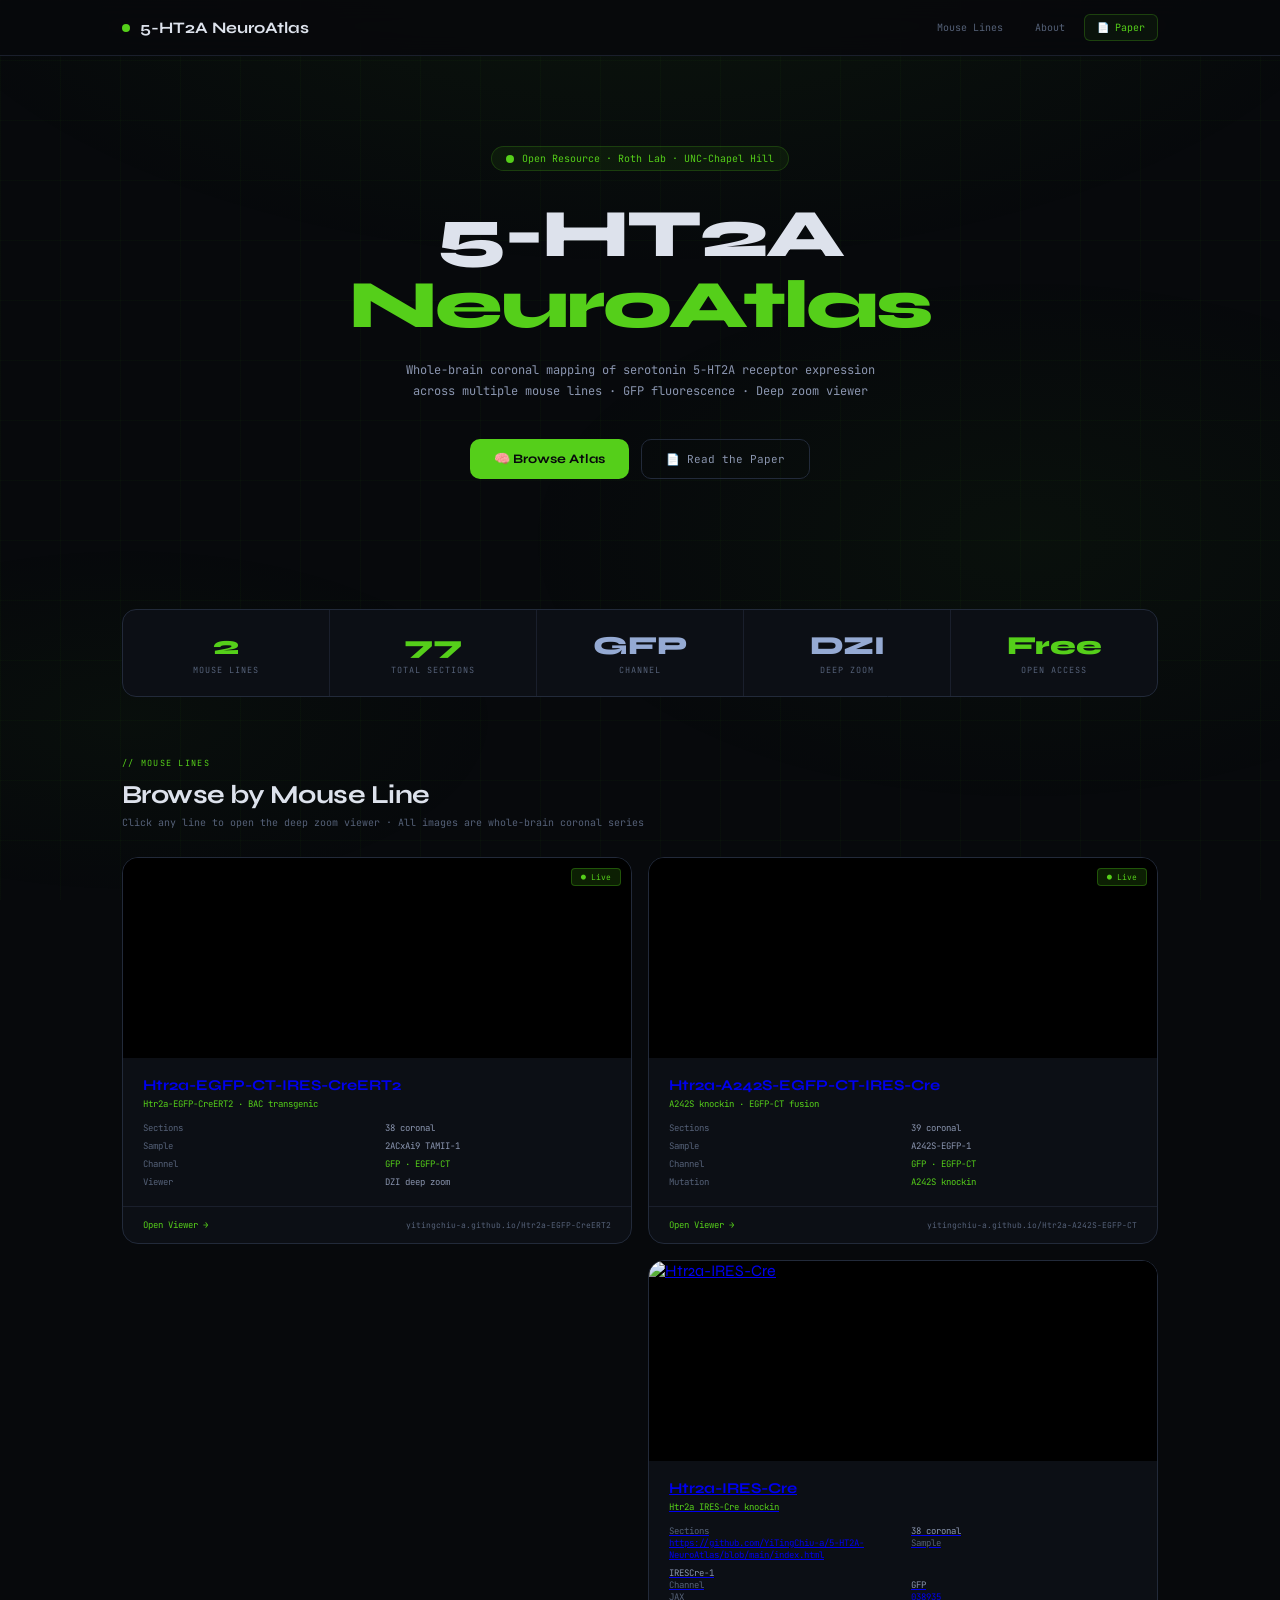
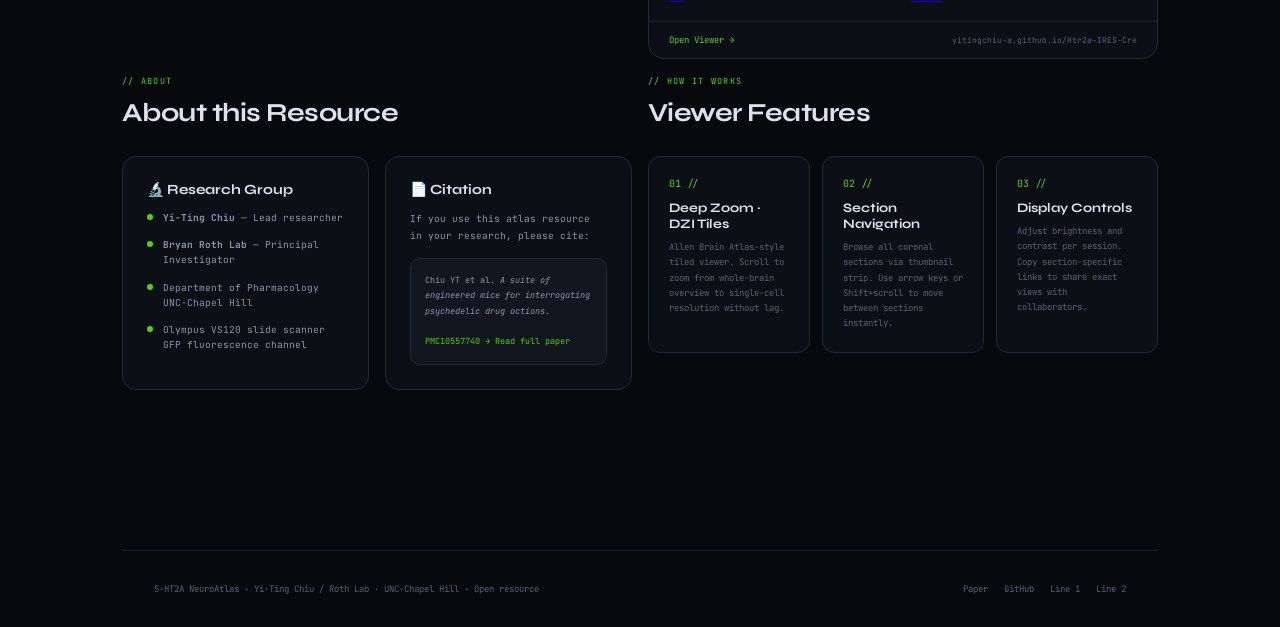
==== index.html @ 08a35e86 "add 3rd line" ====
<!DOCTYPE html>
<html lang="en">
<head>
<meta charset="UTF-8"/>
<meta name="viewport" content="width=device-width,initial-scale=1.0"/>
<title>5-HT2A NeuroAtlas — Whole Brain Mapping Resource</title>
<link href="https://fonts.googleapis.com/css2?family=Syne:wght@400;600;700;800&family=JetBrains+Mono:wght@300;400;500&display=swap" rel="stylesheet">
<style>
:root{
  --bg:#07090c;
  --surf:#0c0f15;
  --surf2:#12161e;
  --bdr:#1a1f2c;
  --bdr2:#222a3a;
  --txt:#dde2ec;
  --txt2:#8a95af;
  --txt3:#556178;
  --grn:#55CF1A;
  --gfp:#55CF1A;
  --gfp2:#44b010;
  --blue:#95AAD3;
  --warn:#bf4567;
}
*{box-sizing:border-box;margin:0;padding:0}
html{scroll-behavior:smooth}
body{background:var(--bg);color:var(--txt);font-family:'Syne',sans-serif;min-height:100vh;overflow-x:hidden}

/* ── BACKGROUND EFFECTS ── */
body::before{
  content:'';position:fixed;inset:0;
  background:
    radial-gradient(ellipse 60% 40% at 50% -10%,rgba(85,207,26,.07),transparent),
    radial-gradient(ellipse 40% 30% at 80% 60%,rgba(85,207,26,.04),transparent),
    radial-gradient(ellipse 30% 20% at 10% 80%,rgba(85,207,26,.03),transparent);
  pointer-events:none;z-index:0
}
.grid-bg{
  position:fixed;inset:0;
  background-image:linear-gradient(rgba(85,207,26,.03) 1px,transparent 1px),linear-gradient(90deg,rgba(85,207,26,.03) 1px,transparent 1px);
  background-size:60px 60px;
  pointer-events:none;z-index:0
}

/* ── LAYOUT ── */
.wrap{position:relative;z-index:1;max-width:1100px;margin:0 auto;padding:0 32px}

/* ── NAV ── */
nav{
  position:sticky;top:0;z-index:100;
  background:rgba(7,9,12,.88);backdrop-filter:blur(12px);
  border-bottom:1px solid var(--bdr);
  padding:14px 0;
}
.nav-inner{display:flex;align-items:center;justify-content:space-between;gap:16px}
.nav-brand{display:flex;align-items:center;gap:10px;font-weight:700;font-size:16px}
.pulse{width:8px;height:8px;border-radius:50%;background:var(--gfp);flex-shrink:0;animation:pulse 2s ease-in-out infinite}
@keyframes pulse{0%,100%{opacity:1;transform:scale(1)}50%{opacity:.3;transform:scale(.5)}}
.nav-links{display:flex;gap:6px}
.nav-link{
  font-family:'JetBrains Mono',monospace;font-size:10px;
  color:var(--txt3);padding:6px 12px;border-radius:6px;
  border:1px solid transparent;text-decoration:none;transition:.15s
}
.nav-link:hover{color:var(--gfp);border-color:rgba(85,207,26,.2)}
.nav-link.primary{color:var(--gfp);border-color:rgba(85,207,26,.25);background:rgba(85,207,26,.06)}
.nav-link.primary:hover{background:rgba(85,207,26,.12)}

/* ── HERO ── */
.hero{padding:90px 0 70px;text-align:center}
.hero-tag{
  display:inline-flex;align-items:center;gap:8px;
  font-family:'JetBrains Mono',monospace;font-size:10px;
  color:var(--gfp);background:rgba(85,207,26,.07);
  border:1px solid rgba(85,207,26,.2);border-radius:20px;
  padding:5px 14px;margin-bottom:28px;
  animation:fadeup .6s ease both
}
@keyframes fadeup{from{opacity:0;transform:translateY(12px)}to{opacity:1;transform:translateY(0)}}
.hero h1{
  font-size:clamp(36px,6vw,68px);font-weight:800;
  letter-spacing:-.03em;line-height:1.05;
  animation:fadeup .6s .1s ease both
}
.hero h1 em{font-style:normal;color:var(--gfp)}
.hero-sub{
  font-family:'JetBrains Mono',monospace;font-size:12px;
  color:var(--txt2);margin-top:18px;line-height:1.8;
  max-width:580px;margin-left:auto;margin-right:auto;
  animation:fadeup .6s .2s ease both
}
.hero-actions{
  display:flex;justify-content:center;gap:12px;flex-wrap:wrap;
  margin-top:36px;animation:fadeup .6s .3s ease both
}
.btn-primary{
  background:var(--gfp);color:#07090c;font-family:'Syne',sans-serif;
  font-weight:700;font-size:13px;padding:12px 24px;border-radius:10px;
  border:none;cursor:pointer;text-decoration:none;transition:.15s;display:inline-flex;align-items:center;gap:8px
}
.btn-primary:hover{background:var(--gfp2);transform:translateY(-1px)}
.btn-secondary{
  background:transparent;color:var(--txt2);font-family:'JetBrains Mono',monospace;
  font-size:11px;padding:12px 24px;border-radius:10px;
  border:1px solid var(--bdr2);cursor:pointer;text-decoration:none;transition:.15s;display:inline-flex;align-items:center;gap:8px
}
.btn-secondary:hover{border-color:var(--gfp);color:var(--gfp)}

/* ── STATS BAR ── */
.stats-bar{
  display:flex;justify-content:center;gap:0;
  border:1px solid var(--bdr2);border-radius:14px;
  background:var(--surf);overflow:hidden;
  margin:60px 0;animation:fadeup .6s .4s ease both
}
.stat-item{
  flex:1;padding:20px 24px;text-align:center;
  border-right:1px solid var(--bdr);
}
.stat-item:last-child{border-right:none}
.stat-n{font-size:26px;font-weight:800;color:var(--gfp)}
.stat-n.blue{color:#95AAD3}
.stat-l{font-family:'JetBrains Mono',monospace;font-size:8.5px;color:var(--txt3);text-transform:uppercase;letter-spacing:.12em;margin-top:3px}

/* ── SECTION HEADING ── */
.sec-head{margin-bottom:28px}
.sec-label{font-family:'JetBrains Mono',monospace;font-size:8.5px;letter-spacing:.15em;text-transform:uppercase;color:var(--gfp);margin-bottom:10px}
.sec-title{font-size:26px;font-weight:700;letter-spacing:-.02em}
.sec-sub{font-family:'JetBrains Mono',monospace;font-size:10px;color:var(--txt3);margin-top:6px}

/* ── MOUSE LINE CARDS ── */
.lines-grid{display:grid;grid-template-columns:repeat(auto-fill,minmax(460px,1fr));gap:16px;margin-bottom:80px}
.line-card{
  background:var(--surf);border:1px solid var(--bdr2);border-radius:16px;
  overflow:hidden;transition:.2s;cursor:pointer;text-decoration:none;display:block;
  animation:fadeup .6s ease both
}
.line-card:hover{border-color:var(--gfp);transform:translateY(-3px);box-shadow:0 8px 32px rgba(85,207,26,.08)}
.line-card.coming{opacity:.5;cursor:default;pointer-events:none}
.card-preview{
  height:200px;background:#000;overflow:hidden;position:relative;
  display:flex;align-items:center;justify-content:center
}
.card-preview img{width:100%;height:100%;object-fit:contain;background:#000;transition:.3s}
.line-card:hover .card-preview img{transform:scale(1.04)}
.card-preview-placeholder{
  display:flex;flex-direction:column;align-items:center;justify-content:center;gap:10px;
  color:var(--txt3);font-family:'JetBrains Mono',monospace;font-size:10px
}
.placeholder-icon{font-size:32px;opacity:.3}
.card-status{
  position:absolute;top:10px;right:10px;
  font-family:'JetBrains Mono',monospace;font-size:8px;
  padding:3px 9px;border-radius:4px;
}
.card-status.live{background:rgba(85,207,26,.15);border:1px solid rgba(85,207,26,.3);color:var(--gfp)}
.card-status.soon{background:rgba(85,97,120,.15);border:1px solid var(--bdr2);color:var(--txt3)}
.card-body{padding:18px 20px}
.card-name{font-size:15px;font-weight:700;margin-bottom:4px}
.card-construct{font-family:'JetBrains Mono',monospace;font-size:9px;color:var(--gfp);margin-bottom:12px}
.card-meta{display:grid;grid-template-columns:1fr 1fr;gap:6px 16px;font-family:'JetBrains Mono',monospace;font-size:9px}
.meta-k{color:var(--txt3)}
.meta-v{color:var(--txt2)}
.card-footer{
  padding:12px 20px;border-top:1px solid var(--bdr);
  display:flex;align-items:center;justify-content:space-between
}
.open-btn{
  font-family:'JetBrains Mono',monospace;font-size:9px;
  color:var(--gfp);display:flex;align-items:center;gap:5px
}
.card-url{font-family:'JetBrains Mono',monospace;font-size:8px;color:var(--txt3)}

/* ── ABOUT / CITATION ── */
.about-grid{display:grid;grid-template-columns:1fr 1fr;gap:16px;margin-bottom:80px}
.about-card{background:var(--surf);border:1px solid var(--bdr2);border-radius:14px;padding:24px}
.about-card h3{font-size:14px;font-weight:700;margin-bottom:12px;display:flex;align-items:center;gap:8px}
.about-card p{font-family:'JetBrains Mono',monospace;font-size:9.5px;color:var(--txt2);line-height:1.8}
.citation-box{
  background:var(--surf2);border:1px solid var(--bdr2);border-radius:10px;
  padding:14px;font-family:'JetBrains Mono',monospace;font-size:8.5px;
  color:var(--txt2);line-height:1.8;margin-top:14px
}
.citation-box a{color:var(--gfp);text-decoration:none}
.citation-box a:hover{text-decoration:underline}
.lab-item{display:flex;align-items:flex-start;gap:10px;margin-bottom:12px;font-family:'JetBrains Mono',monospace;font-size:9.5px;color:var(--txt2);line-height:1.6}
.lab-dot{width:6px;height:6px;border-radius:50%;background:var(--gfp);flex-shrink:0;margin-top:4px}

/* ── HOW IT WORKS ── */
.how-grid{display:grid;grid-template-columns:repeat(3,1fr);gap:12px;margin-bottom:80px}
.how-card{background:var(--surf);border:1px solid var(--bdr2);border-radius:12px;padding:20px}
.how-num{font-family:'JetBrains Mono',monospace;font-size:10px;color:var(--gfp);margin-bottom:10px}
.how-title{font-size:13px;font-weight:700;margin-bottom:8px}
.how-desc{font-family:'JetBrains Mono',monospace;font-size:9px;color:var(--txt3);line-height:1.7}

/* ── FOOTER ── */
footer{
  border-top:1px solid var(--bdr);padding:32px 0;
  font-family:'JetBrains Mono',monospace;font-size:9px;color:var(--txt3);
}
.footer-inner{display:flex;justify-content:space-between;align-items:center;flex-wrap:wrap;gap:12px}
.footer-links{display:flex;gap:16px}
.footer-links a{color:var(--txt3);text-decoration:none;transition:.15s}
.footer-links a:hover{color:var(--gfp)}

@media(max-width:720px){
  .lines-grid{grid-template-columns:1fr}
  .about-grid{grid-template-columns:1fr}
  .how-grid{grid-template-columns:1fr}
  .stats-bar{flex-wrap:wrap}
  .stat-item{border-right:none;border-bottom:1px solid var(--bdr)}
  .hero{padding:60px 0 50px}
  .wrap{padding:0 18px}
}
</style>
</head>
<body>
<div class="grid-bg"></div>

<!-- NAV -->
<nav>
  <div class="wrap nav-inner">
    <div class="nav-brand">
      <span class="pulse"></span>
      5-HT2A NeuroAtlas
    </div>
    <div class="nav-links">
      <a class="nav-link" href="#lines">Mouse Lines</a>
      <a class="nav-link" href="#about">About</a>
      <a class="nav-link primary" href="https://pmc.ncbi.nlm.nih.gov/articles/PMC10557740/" target="_blank">📄 Paper</a>
    </div>
  </div>
</nav>

<!-- HERO -->
<div class="wrap">
  <section class="hero">
    <div class="hero-tag">
      <span class="pulse"></span>
      Open Resource · Roth Lab · UNC-Chapel Hill
    </div>
    <h1>5-HT2A<br><em>NeuroAtlas</em></h1>
    <p class="hero-sub">
      Whole-brain coronal mapping of serotonin 5-HT2A receptor expression<br>
      across multiple mouse lines · GFP fluorescence · Deep zoom viewer
    </p>
    <div class="hero-actions">
      <a class="btn-primary" href="#lines">🧠 Browse Atlas</a>
      <a class="btn-secondary" href="https://pmc.ncbi.nlm.nih.gov/articles/PMC10557740/" target="_blank">📄 Read the Paper</a>
    </div>
  </section>

  <!-- STATS -->
  <div class="stats-bar">
    <div class="stat-item">
      <div class="stat-n">2</div>
      <div class="stat-l">Mouse Lines</div>
    </div>
    <div class="stat-item">
      <div class="stat-n" style="color:var(--gfp)">77</div>
      <div class="stat-l">Total Sections</div>
    </div>
    <div class="stat-item">
      <div class="stat-n blue">GFP</div>
      <div class="stat-l">Channel</div>
    </div>
    <div class="stat-item">
      <div class="stat-n blue">DZI</div>
      <div class="stat-l">Deep Zoom</div>
    </div>
    <div class="stat-item">
      <div class="stat-n" style="color:var(--gfp)">Free</div>
      <div class="stat-l">Open Access</div>
    </div>
  </div>

  <!-- MOUSE LINES -->
  <section id="lines">
    <div class="sec-head">
      <div class="sec-label">// mouse lines</div>
      <div class="sec-title">Browse by Mouse Line</div>
      <div class="sec-sub">Click any line to open the deep zoom viewer · All images are whole-brain coronal series</div>
    </div>

    <div class="lines-grid">

      <!-- Line 1 -->
      <a class="line-card" href="https://yitingchiu-a.github.io/Htr2a-EGFP-CreERT2/" style="animation-delay:.05s">
        <div class="card-preview">
          <img src="https://yitingchiu-a.github.io/Htr2a-EGFP-CreERT2/Images/thumbs/TC-1_08.jpg"
               alt="Htr2a-EGFP-CreERT2 representative section"
               onerror="this.style.display='none'">
          <div class="card-status live">● Live</div>
        </div>
        <div class="card-body">
          <div class="card-name">Htr2a-EGFP-CT-IRES-CreERT2</div>
          <div class="card-construct">Htr2a-EGFP-CreERT2 · BAC transgenic</div>
          <div class="card-meta">
            <div class="meta-k">Sections</div><div class="meta-v">38 coronal</div>
            <div class="meta-k">Sample</div><div class="meta-v">2ACxAi9 TAMII-1</div>
            <div class="meta-k">Channel</div><div class="meta-v" style="color:var(--gfp)">GFP · EGFP-CT</div>
            <div class="meta-k">Viewer</div><div class="meta-v">DZI deep zoom</div>
          </div>
        </div>
        <div class="card-footer">
          <span class="open-btn">Open Viewer →</span>
          <span class="card-url">yitingchiu-a.github.io/Htr2a-EGFP-CreERT2</span>
        </div>
      </a>

      <!-- Line 2 -->
      <a class="line-card" href="https://yitingchiu-a.github.io/Htr2a-A242S-EGFP-CT/" style="animation-delay:.1s">
        <div class="card-preview">
          <img src="https://yitingchiu-a.github.io/Htr2a-A242S-EGFP-CT/Images/thumbs/A242S-EGFP-8.jpg"
               alt="Htr2a-A242S-EGFP-CT representative section"
               onerror="this.style.display='none'">
          <div class="card-status live">● Live</div>
        </div>
        <div class="card-body">
          <div class="card-name">Htr2a-A242S-EGFP-CT-IRES-Cre</div>
          <div class="card-construct">A242S knockin · EGFP-CT fusion</div>
          <div class="card-meta">
            <div class="meta-k">Sections</div><div class="meta-v">39 coronal</div>
            <div class="meta-k">Sample</div><div class="meta-v">A242S-EGFP-1</div>
            <div class="meta-k">Channel</div><div class="meta-v" style="color:var(--gfp)">GFP · EGFP-CT</div>
            <div class="meta-k">Mutation</div><div class="meta-v" style="color:var(--gfp)">A242S knockin</div>
          </div>
        </div>
        <div class="card-footer">
          <span class="open-btn">Open Viewer →</span>
          <span class="card-url">yitingchiu-a.github.io/Htr2a-A242S-EGFP-CT</span>
        </div>
      </a>

      <a href="https://yitingchiu-a.github.io/Htr2a-IRES-Cre/">

<div class="line-card" style="animation-delay:.15s">

<div class="card-preview">
<img src="thumbs/Htr2a-IRES-Cre.jpg" alt="Htr2a-IRES-Cre">
</div>

<div class="card-body">

<div class="card-name">Htr2a-IRES-Cre</div>

<div class="card-construct">
Htr2a IRES-Cre knockin
</div>

<div class="card-meta">
<div class="meta-k">Sections</div>
<div class="meta-v">38 coronal</div>
</div>

<div class="card-meta">https://github.com/YiTingChiu-a/5-HT2A-NeuroAtlas/blob/main/index.html
<div class="meta-k">Sample</div>
<div class="meta-v">IRESCre-1</div>
</div>

<div class="card-meta">
<div class="meta-k">Channel</div>
<div class="meta-v">GFP</div>
</div>

<div class="card-meta">
<div class="meta-k">JAX</div>
<div class="meta-v">
<a href="https://www.jax.org/strain/038935" target="_blank">038935</a>
</div>
</div>

</div>

<div class="card-footer">
<span class="open-btn">Open Viewer →</span>
<span class="card-url">yitingchiu-a.github.io/Htr2a-IRES-Cre</span>
</div>

</div>

</a>

  <!-- ABOUT + CITATION -->
  <section id="about">
    <div class="sec-head">
      <div class="sec-label">// about</div>
      <div class="sec-title">About this Resource</div>
    </div>

    <div class="about-grid">
      <div class="about-card">
        <h3>🔬 Research Group</h3>
        <div class="lab-item"><div class="lab-dot"></div><div><b>Yi-Ting Chiu</b> — Lead researcher</div></div>
        <div class="lab-item"><div class="lab-dot"></div><div><b>Bryan Roth Lab</b> — Principal Investigator</div></div>
        <div class="lab-item"><div class="lab-dot"></div><div>Department of Pharmacology<br>UNC-Chapel Hill</div></div>
        <div class="lab-item"><div class="lab-dot"></div><div>Olympus VS120 slide scanner<br>GFP fluorescence channel</div></div>
      </div>

      <div class="about-card">
        <h3>📄 Citation</h3>
        <p>If you use this atlas resource in your research, please cite:</p>
        <div class="citation-box">
          Chiu YT et al. <i>A suite of engineered mice for interrogating psychedelic drug actions.</i>
          <br><br>
          <a href="https://pmc.ncbi.nlm.nih.gov/articles/PMC10557740/" target="_blank">
            PMC10557740 → Read full paper
          </a>
        </div>
      </div>
    </div>
  </section>

  <!-- HOW IT WORKS -->
  <section>
    <div class="sec-head">
      <div class="sec-label">// how it works</div>
      <div class="sec-title">Viewer Features</div>
    </div>
    <div class="how-grid">
      <div class="how-card">
        <div class="how-num">01 //</div>
        <div class="how-title">Deep Zoom · DZI Tiles</div>
        <div class="how-desc">Allen Brain Atlas-style tiled viewer. Scroll to zoom from whole-brain overview to single-cell resolution without lag.</div>
      </div>
      <div class="how-card">
        <div class="how-num">02 //</div>
        <div class="how-title">Section Navigation</div>
        <div class="how-desc">Browse all coronal sections via thumbnail strip. Use arrow keys or Shift+scroll to move between sections instantly.</div>
      </div>
      <div class="how-card">
        <div class="how-num">03 //</div>
        <div class="how-title">Display Controls</div>
        <div class="how-desc">Adjust brightness and contrast per session. Copy section-specific links to share exact views with collaborators.</div>
      </div>
    </div>
  </section>

</div><!-- /wrap -->

<!-- FOOTER -->
<footer>
  <div class="wrap footer-inner">
    <div>5-HT2A NeuroAtlas · Yi-Ting Chiu / Roth Lab · UNC-Chapel Hill · Open resource</div>
    <div class="footer-links">
      <a href="https://pmc.ncbi.nlm.nih.gov/articles/PMC10557740/" target="_blank">Paper</a>
      <a href="https://github.com/YiTingChiu-a" target="_blank">GitHub</a>
      <a href="https://yitingchiu-a.github.io/Htr2a-EGFP-CreERT2/" target="_blank">Line 1</a>
      <a href="https://yitingchiu-a.github.io/Htr2a-A242S-EGFP-CT/" target="_blank">Line 2</a>
    </div>
  </div>
</footer>

</body>
</html>
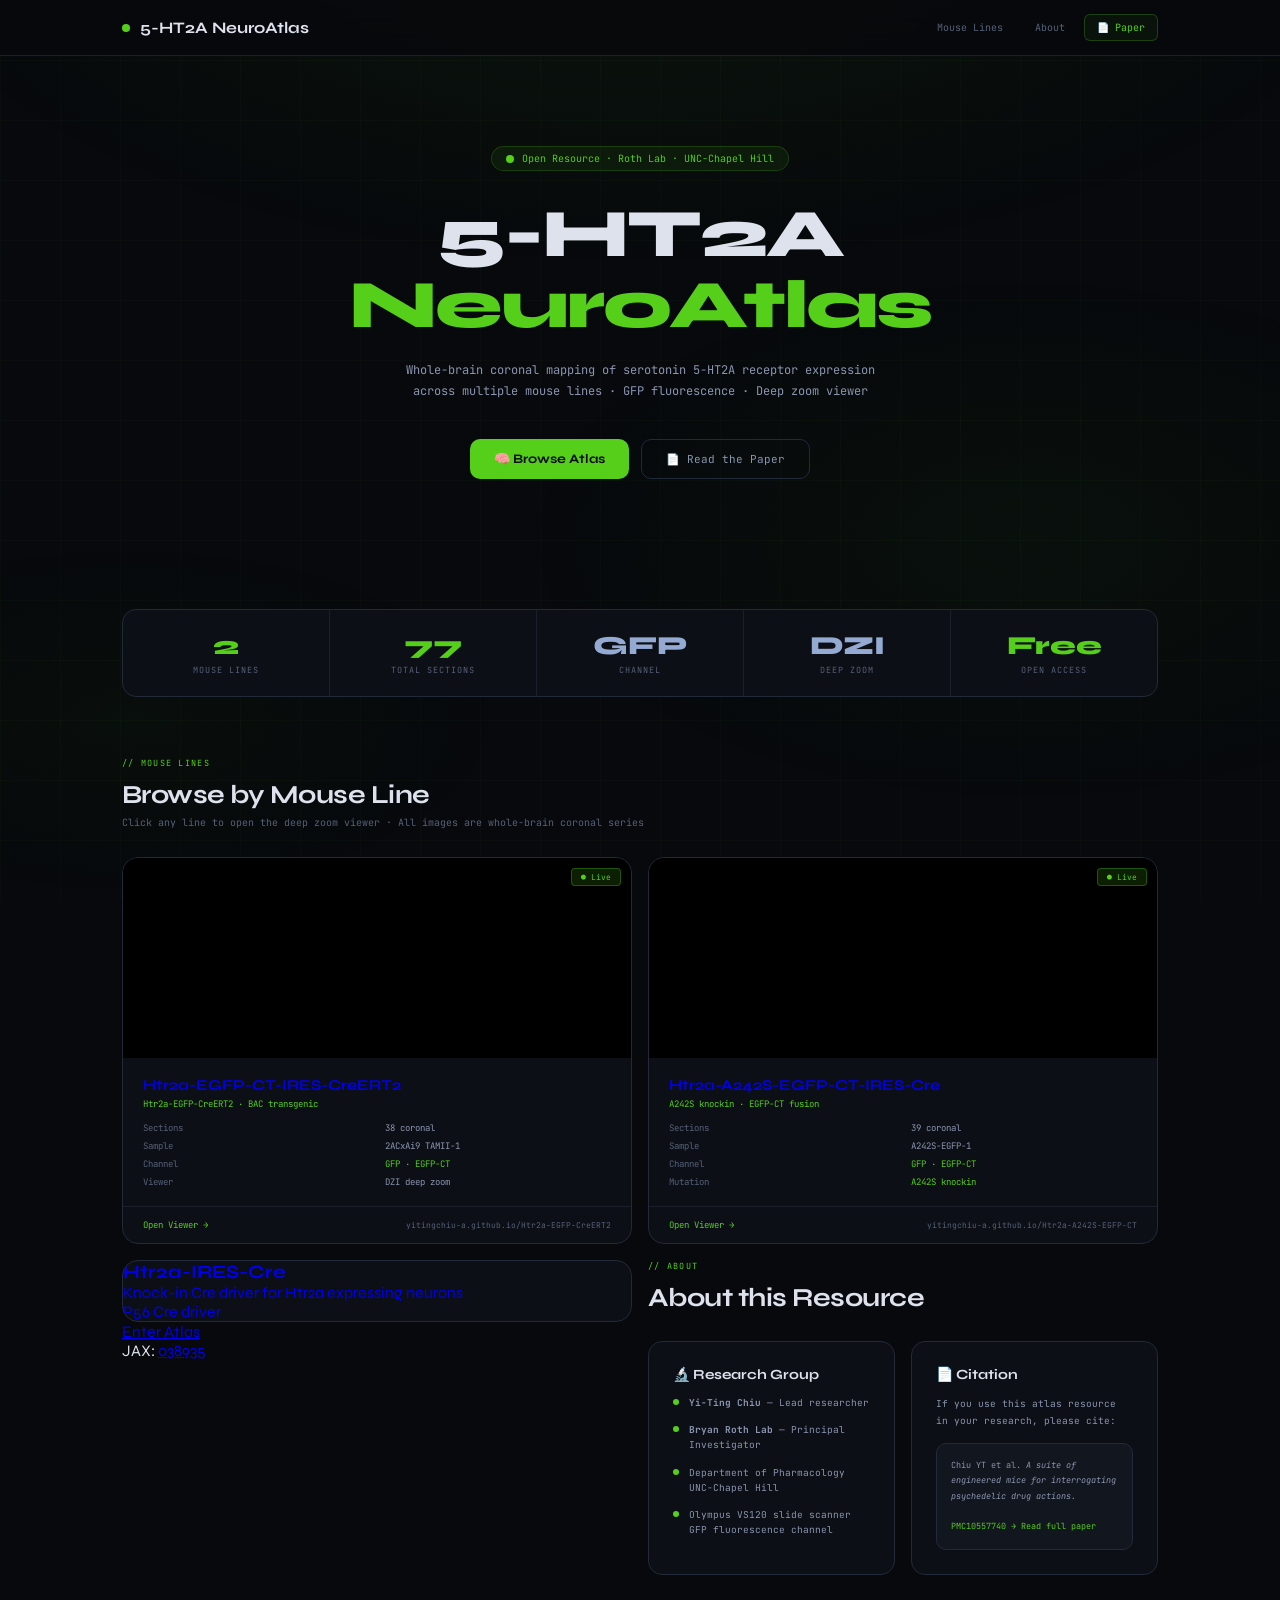
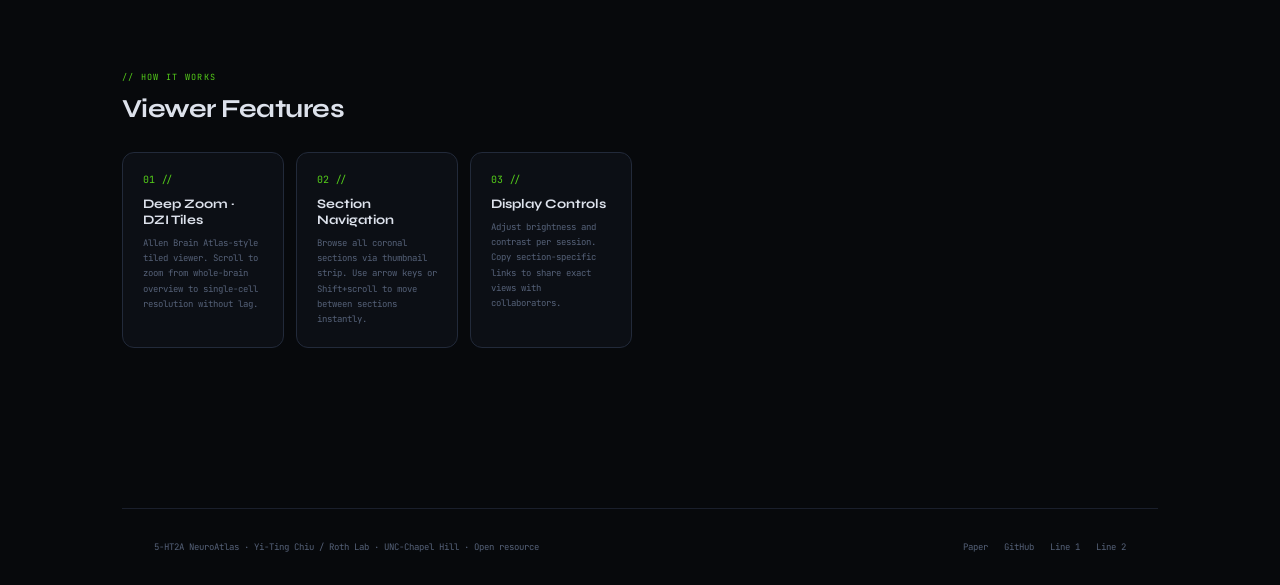
==== commit 9d155dcd: "Update 3rd line  index.html" ====
--- a/index.html
+++ b/index.html
@@ -329,51 +329,24 @@
           <span class="open-btn">Open Viewer →</span>
           <span class="card-url">yitingchiu-a.github.io/Htr2a-A242S-EGFP-CT</span>
         </div>
-      </a>
-
-      <a href="https://yitingchiu-a.github.io/Htr2a-IRES-Cre/">
-
-<div class="line-card" style="animation-delay:.15s">
-
-<div class="card-preview">
-<img src="thumbs/Htr2a-IRES-Cre.jpg" alt="Htr2a-IRES-Cre">
+<div class="atlas-card">
+
+<h3>Htr2a-IRES-Cre</h3>
+
+<p>Knock-in Cre driver for Htr2a expressing neurons</p>
+
+<div class="atlas-meta">
+<span>P56</span>
+<span>Cre driver</span>
 </div>
 
-<div class="card-body">
-
-<div class="card-name">Htr2a-IRES-Cre</div>
-
-<div class="card-construct">
-Htr2a IRES-Cre knockin
-</div>
-
-<div class="card-meta">
-<div class="meta-k">Sections</div>
-<div class="meta-v">38 coronal</div>
-</div>
-
-<div class="card-meta">https://github.com/YiTingChiu-a/5-HT2A-NeuroAtlas/blob/main/index.html
-<div class="meta-k">Sample</div>
-<div class="meta-v">IRESCre-1</div>
-</div>
-
-<div class="card-meta">
-<div class="meta-k">Channel</div>
-<div class="meta-v">GFP</div>
-</div>
-
-<div class="card-meta">
-<div class="meta-k">JAX</div>
-<div class="meta-v">
-<a href="https://www.jax.org/strain/038935" target="_blank">038935</a>
-</div>
-</div>
-
-</div>
-
-<div class="card-footer">
-<span class="open-btn">Open Viewer →</span>
-<span class="card-url">yitingchiu-a.github.io/Htr2a-IRES-Cre</span>
+<a class="atlas-btn"
+href="https://yitingchiu-a.github.io/Htr2a-IRES-Cre/">
+Enter Atlas
+</a>
+
+<div class="atlas-jax">
+JAX: <a href="https://www.jax.org/strain/038935" target="_blank">038935</a>
 </div>
 
 </div>
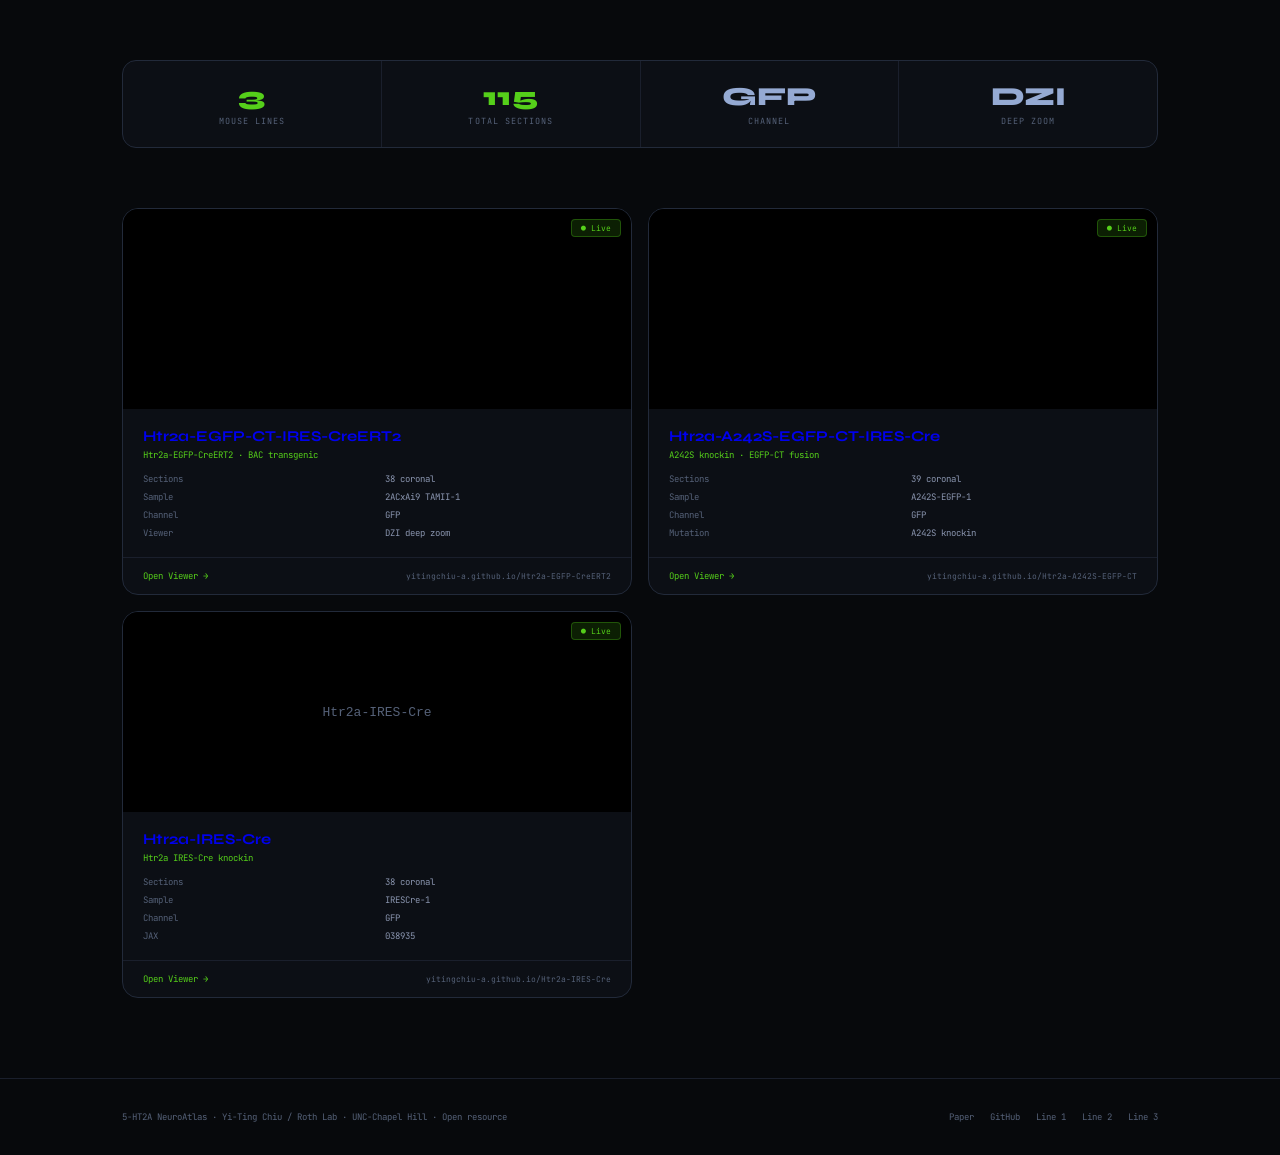
==== commit e6023233: "3rd line add" ====
--- a/index.html
+++ b/index.html
@@ -25,135 +25,25 @@
 html{scroll-behavior:smooth}
 body{background:var(--bg);color:var(--txt);font-family:'Syne',sans-serif;min-height:100vh;overflow-x:hidden}
 
-/* ── BACKGROUND EFFECTS ── */
-body::before{
-  content:'';position:fixed;inset:0;
-  background:
-    radial-gradient(ellipse 60% 40% at 50% -10%,rgba(85,207,26,.07),transparent),
-    radial-gradient(ellipse 40% 30% at 80% 60%,rgba(85,207,26,.04),transparent),
-    radial-gradient(ellipse 30% 20% at 10% 80%,rgba(85,207,26,.03),transparent);
-  pointer-events:none;z-index:0
-}
-.grid-bg{
-  position:fixed;inset:0;
-  background-image:linear-gradient(rgba(85,207,26,.03) 1px,transparent 1px),linear-gradient(90deg,rgba(85,207,26,.03) 1px,transparent 1px);
-  background-size:60px 60px;
-  pointer-events:none;z-index:0
-}
-
-/* ── LAYOUT ── */
 .wrap{position:relative;z-index:1;max-width:1100px;margin:0 auto;padding:0 32px}
 
-/* ── NAV ── */
-nav{
-  position:sticky;top:0;z-index:100;
-  background:rgba(7,9,12,.88);backdrop-filter:blur(12px);
-  border-bottom:1px solid var(--bdr);
-  padding:14px 0;
-}
-.nav-inner{display:flex;align-items:center;justify-content:space-between;gap:16px}
-.nav-brand{display:flex;align-items:center;gap:10px;font-weight:700;font-size:16px}
-.pulse{width:8px;height:8px;border-radius:50%;background:var(--gfp);flex-shrink:0;animation:pulse 2s ease-in-out infinite}
-@keyframes pulse{0%,100%{opacity:1;transform:scale(1)}50%{opacity:.3;transform:scale(.5)}}
-.nav-links{display:flex;gap:6px}
-.nav-link{
-  font-family:'JetBrains Mono',monospace;font-size:10px;
-  color:var(--txt3);padding:6px 12px;border-radius:6px;
-  border:1px solid transparent;text-decoration:none;transition:.15s
-}
-.nav-link:hover{color:var(--gfp);border-color:rgba(85,207,26,.2)}
-.nav-link.primary{color:var(--gfp);border-color:rgba(85,207,26,.25);background:rgba(85,207,26,.06)}
-.nav-link.primary:hover{background:rgba(85,207,26,.12)}
-
-/* ── HERO ── */
-.hero{padding:90px 0 70px;text-align:center}
-.hero-tag{
-  display:inline-flex;align-items:center;gap:8px;
-  font-family:'JetBrains Mono',monospace;font-size:10px;
-  color:var(--gfp);background:rgba(85,207,26,.07);
-  border:1px solid rgba(85,207,26,.2);border-radius:20px;
-  padding:5px 14px;margin-bottom:28px;
-  animation:fadeup .6s ease both
-}
-@keyframes fadeup{from{opacity:0;transform:translateY(12px)}to{opacity:1;transform:translateY(0)}}
-.hero h1{
-  font-size:clamp(36px,6vw,68px);font-weight:800;
-  letter-spacing:-.03em;line-height:1.05;
-  animation:fadeup .6s .1s ease both
-}
-.hero h1 em{font-style:normal;color:var(--gfp)}
-.hero-sub{
-  font-family:'JetBrains Mono',monospace;font-size:12px;
-  color:var(--txt2);margin-top:18px;line-height:1.8;
-  max-width:580px;margin-left:auto;margin-right:auto;
-  animation:fadeup .6s .2s ease both
-}
-.hero-actions{
-  display:flex;justify-content:center;gap:12px;flex-wrap:wrap;
-  margin-top:36px;animation:fadeup .6s .3s ease both
-}
-.btn-primary{
-  background:var(--gfp);color:#07090c;font-family:'Syne',sans-serif;
-  font-weight:700;font-size:13px;padding:12px 24px;border-radius:10px;
-  border:none;cursor:pointer;text-decoration:none;transition:.15s;display:inline-flex;align-items:center;gap:8px
-}
-.btn-primary:hover{background:var(--gfp2);transform:translateY(-1px)}
-.btn-secondary{
-  background:transparent;color:var(--txt2);font-family:'JetBrains Mono',monospace;
-  font-size:11px;padding:12px 24px;border-radius:10px;
-  border:1px solid var(--bdr2);cursor:pointer;text-decoration:none;transition:.15s;display:inline-flex;align-items:center;gap:8px
-}
-.btn-secondary:hover{border-color:var(--gfp);color:var(--gfp)}
-
-/* ── STATS BAR ── */
-.stats-bar{
-  display:flex;justify-content:center;gap:0;
-  border:1px solid var(--bdr2);border-radius:14px;
-  background:var(--surf);overflow:hidden;
-  margin:60px 0;animation:fadeup .6s .4s ease both
-}
-.stat-item{
-  flex:1;padding:20px 24px;text-align:center;
-  border-right:1px solid var(--bdr);
-}
-.stat-item:last-child{border-right:none}
-.stat-n{font-size:26px;font-weight:800;color:var(--gfp)}
-.stat-n.blue{color:#95AAD3}
-.stat-l{font-family:'JetBrains Mono',monospace;font-size:8.5px;color:var(--txt3);text-transform:uppercase;letter-spacing:.12em;margin-top:3px}
-
-/* ── SECTION HEADING ── */
-.sec-head{margin-bottom:28px}
-.sec-label{font-family:'JetBrains Mono',monospace;font-size:8.5px;letter-spacing:.15em;text-transform:uppercase;color:var(--gfp);margin-bottom:10px}
-.sec-title{font-size:26px;font-weight:700;letter-spacing:-.02em}
-.sec-sub{font-family:'JetBrains Mono',monospace;font-size:10px;color:var(--txt3);margin-top:6px}
-
-/* ── MOUSE LINE CARDS ── */
 .lines-grid{display:grid;grid-template-columns:repeat(auto-fill,minmax(460px,1fr));gap:16px;margin-bottom:80px}
 .line-card{
   background:var(--surf);border:1px solid var(--bdr2);border-radius:16px;
   overflow:hidden;transition:.2s;cursor:pointer;text-decoration:none;display:block;
-  animation:fadeup .6s ease both
 }
 .line-card:hover{border-color:var(--gfp);transform:translateY(-3px);box-shadow:0 8px 32px rgba(85,207,26,.08)}
-.line-card.coming{opacity:.5;cursor:default;pointer-events:none}
 .card-preview{
   height:200px;background:#000;overflow:hidden;position:relative;
   display:flex;align-items:center;justify-content:center
 }
-.card-preview img{width:100%;height:100%;object-fit:contain;background:#000;transition:.3s}
-.line-card:hover .card-preview img{transform:scale(1.04)}
-.card-preview-placeholder{
-  display:flex;flex-direction:column;align-items:center;justify-content:center;gap:10px;
-  color:var(--txt3);font-family:'JetBrains Mono',monospace;font-size:10px
-}
-.placeholder-icon{font-size:32px;opacity:.3}
+.card-preview img{width:100%;height:100%;object-fit:contain;background:#000;}
 .card-status{
   position:absolute;top:10px;right:10px;
   font-family:'JetBrains Mono',monospace;font-size:8px;
   padding:3px 9px;border-radius:4px;
 }
 .card-status.live{background:rgba(85,207,26,.15);border:1px solid rgba(85,207,26,.3);color:var(--gfp)}
-.card-status.soon{background:rgba(85,97,120,.15);border:1px solid var(--bdr2);color:var(--txt3)}
 .card-body{padding:18px 20px}
 .card-name{font-size:15px;font-weight:700;margin-bottom:4px}
 .card-construct{font-family:'JetBrains Mono',monospace;font-size:9px;color:var(--gfp);margin-bottom:12px}
@@ -170,259 +60,140 @@
 }
 .card-url{font-family:'JetBrains Mono',monospace;font-size:8px;color:var(--txt3)}
 
-/* ── ABOUT / CITATION ── */
-.about-grid{display:grid;grid-template-columns:1fr 1fr;gap:16px;margin-bottom:80px}
-.about-card{background:var(--surf);border:1px solid var(--bdr2);border-radius:14px;padding:24px}
-.about-card h3{font-size:14px;font-weight:700;margin-bottom:12px;display:flex;align-items:center;gap:8px}
-.about-card p{font-family:'JetBrains Mono',monospace;font-size:9.5px;color:var(--txt2);line-height:1.8}
-.citation-box{
-  background:var(--surf2);border:1px solid var(--bdr2);border-radius:10px;
-  padding:14px;font-family:'JetBrains Mono',monospace;font-size:8.5px;
-  color:var(--txt2);line-height:1.8;margin-top:14px
+.stats-bar{
+  display:flex;justify-content:center;
+  border:1px solid var(--bdr2);border-radius:14px;
+  background:var(--surf);overflow:hidden;
+  margin:60px 0;
 }
-.citation-box a{color:var(--gfp);text-decoration:none}
-.citation-box a:hover{text-decoration:underline}
-.lab-item{display:flex;align-items:flex-start;gap:10px;margin-bottom:12px;font-family:'JetBrains Mono',monospace;font-size:9.5px;color:var(--txt2);line-height:1.6}
-.lab-dot{width:6px;height:6px;border-radius:50%;background:var(--gfp);flex-shrink:0;margin-top:4px}
+.stat-item{flex:1;padding:20px;text-align:center;border-right:1px solid var(--bdr)}
+.stat-item:last-child{border-right:none}
+.stat-n{font-size:26px;font-weight:800;color:var(--gfp)}
+.stat-n.blue{color:#95AAD3}
+.stat-l{font-family:'JetBrains Mono',monospace;font-size:8.5px;color:var(--txt3);text-transform:uppercase;letter-spacing:.12em;margin-top:3px}
 
-/* ── HOW IT WORKS ── */
-.how-grid{display:grid;grid-template-columns:repeat(3,1fr);gap:12px;margin-bottom:80px}
-.how-card{background:var(--surf);border:1px solid var(--bdr2);border-radius:12px;padding:20px}
-.how-num{font-family:'JetBrains Mono',monospace;font-size:10px;color:var(--gfp);margin-bottom:10px}
-.how-title{font-size:13px;font-weight:700;margin-bottom:8px}
-.how-desc{font-family:'JetBrains Mono',monospace;font-size:9px;color:var(--txt3);line-height:1.7}
-
-/* ── FOOTER ── */
 footer{
   border-top:1px solid var(--bdr);padding:32px 0;
   font-family:'JetBrains Mono',monospace;font-size:9px;color:var(--txt3);
 }
 .footer-inner{display:flex;justify-content:space-between;align-items:center;flex-wrap:wrap;gap:12px}
 .footer-links{display:flex;gap:16px}
-.footer-links a{color:var(--txt3);text-decoration:none;transition:.15s}
+.footer-links a{color:var(--txt3);text-decoration:none}
 .footer-links a:hover{color:var(--gfp)}
-
-@media(max-width:720px){
-  .lines-grid{grid-template-columns:1fr}
-  .about-grid{grid-template-columns:1fr}
-  .how-grid{grid-template-columns:1fr}
-  .stats-bar{flex-wrap:wrap}
-  .stat-item{border-right:none;border-bottom:1px solid var(--bdr)}
-  .hero{padding:60px 0 50px}
-  .wrap{padding:0 18px}
-}
 </style>
 </head>
+
 <body>
-<div class="grid-bg"></div>
 
-<!-- NAV -->
-<nav>
-  <div class="wrap nav-inner">
-    <div class="nav-brand">
-      <span class="pulse"></span>
-      5-HT2A NeuroAtlas
-    </div>
-    <div class="nav-links">
-      <a class="nav-link" href="#lines">Mouse Lines</a>
-      <a class="nav-link" href="#about">About</a>
-      <a class="nav-link primary" href="https://pmc.ncbi.nlm.nih.gov/articles/PMC10557740/" target="_blank">📄 Paper</a>
-    </div>
-  </div>
-</nav>
+<div class="wrap">
 
-<!-- HERO -->
-<div class="wrap">
-  <section class="hero">
-    <div class="hero-tag">
-      <span class="pulse"></span>
-      Open Resource · Roth Lab · UNC-Chapel Hill
-    </div>
-    <h1>5-HT2A<br><em>NeuroAtlas</em></h1>
-    <p class="hero-sub">
-      Whole-brain coronal mapping of serotonin 5-HT2A receptor expression<br>
-      across multiple mouse lines · GFP fluorescence · Deep zoom viewer
-    </p>
-    <div class="hero-actions">
-      <a class="btn-primary" href="#lines">🧠 Browse Atlas</a>
-      <a class="btn-secondary" href="https://pmc.ncbi.nlm.nih.gov/articles/PMC10557740/" target="_blank">📄 Read the Paper</a>
-    </div>
-  </section>
-
-  <!-- STATS -->
-  <div class="stats-bar">
-    <div class="stat-item">
-      <div class="stat-n">2</div>
-      <div class="stat-l">Mouse Lines</div>
-    </div>
-    <div class="stat-item">
-      <div class="stat-n" style="color:var(--gfp)">77</div>
-      <div class="stat-l">Total Sections</div>
-    </div>
-    <div class="stat-item">
-      <div class="stat-n blue">GFP</div>
-      <div class="stat-l">Channel</div>
-    </div>
-    <div class="stat-item">
-      <div class="stat-n blue">DZI</div>
-      <div class="stat-l">Deep Zoom</div>
-    </div>
-    <div class="stat-item">
-      <div class="stat-n" style="color:var(--gfp)">Free</div>
-      <div class="stat-l">Open Access</div>
-    </div>
-  </div>
-
-  <!-- MOUSE LINES -->
-  <section id="lines">
-    <div class="sec-head">
-      <div class="sec-label">// mouse lines</div>
-      <div class="sec-title">Browse by Mouse Line</div>
-      <div class="sec-sub">Click any line to open the deep zoom viewer · All images are whole-brain coronal series</div>
-    </div>
-
-    <div class="lines-grid">
-
-      <!-- Line 1 -->
-      <a class="line-card" href="https://yitingchiu-a.github.io/Htr2a-EGFP-CreERT2/" style="animation-delay:.05s">
-        <div class="card-preview">
-          <img src="https://yitingchiu-a.github.io/Htr2a-EGFP-CreERT2/Images/thumbs/TC-1_08.jpg"
-               alt="Htr2a-EGFP-CreERT2 representative section"
-               onerror="this.style.display='none'">
-          <div class="card-status live">● Live</div>
-        </div>
-        <div class="card-body">
-          <div class="card-name">Htr2a-EGFP-CT-IRES-CreERT2</div>
-          <div class="card-construct">Htr2a-EGFP-CreERT2 · BAC transgenic</div>
-          <div class="card-meta">
-            <div class="meta-k">Sections</div><div class="meta-v">38 coronal</div>
-            <div class="meta-k">Sample</div><div class="meta-v">2ACxAi9 TAMII-1</div>
-            <div class="meta-k">Channel</div><div class="meta-v" style="color:var(--gfp)">GFP · EGFP-CT</div>
-            <div class="meta-k">Viewer</div><div class="meta-v">DZI deep zoom</div>
-          </div>
-        </div>
-        <div class="card-footer">
-          <span class="open-btn">Open Viewer →</span>
-          <span class="card-url">yitingchiu-a.github.io/Htr2a-EGFP-CreERT2</span>
-        </div>
-      </a>
-
-      <!-- Line 2 -->
-      <a class="line-card" href="https://yitingchiu-a.github.io/Htr2a-A242S-EGFP-CT/" style="animation-delay:.1s">
-        <div class="card-preview">
-          <img src="https://yitingchiu-a.github.io/Htr2a-A242S-EGFP-CT/Images/thumbs/A242S-EGFP-8.jpg"
-               alt="Htr2a-A242S-EGFP-CT representative section"
-               onerror="this.style.display='none'">
-          <div class="card-status live">● Live</div>
-        </div>
-        <div class="card-body">
-          <div class="card-name">Htr2a-A242S-EGFP-CT-IRES-Cre</div>
-          <div class="card-construct">A242S knockin · EGFP-CT fusion</div>
-          <div class="card-meta">
-            <div class="meta-k">Sections</div><div class="meta-v">39 coronal</div>
-            <div class="meta-k">Sample</div><div class="meta-v">A242S-EGFP-1</div>
-            <div class="meta-k">Channel</div><div class="meta-v" style="color:var(--gfp)">GFP · EGFP-CT</div>
-            <div class="meta-k">Mutation</div><div class="meta-v" style="color:var(--gfp)">A242S knockin</div>
-          </div>
-        </div>
-        <div class="card-footer">
-          <span class="open-btn">Open Viewer →</span>
-          <span class="card-url">yitingchiu-a.github.io/Htr2a-A242S-EGFP-CT</span>
-        </div>
-<div class="atlas-card">
-
-<h3>Htr2a-IRES-Cre</h3>
-
-<p>Knock-in Cre driver for Htr2a expressing neurons</p>
-
-<div class="atlas-meta">
-<span>P56</span>
-<span>Cre driver</span>
+<div class="stats-bar">
+<div class="stat-item">
+<div class="stat-n">3</div>
+<div class="stat-l">Mouse Lines</div>
+</div>
+<div class="stat-item">
+<div class="stat-n">115</div>
+<div class="stat-l">Total Sections</div>
+</div>
+<div class="stat-item">
+<div class="stat-n blue">GFP</div>
+<div class="stat-l">Channel</div>
+</div>
+<div class="stat-item">
+<div class="stat-n blue">DZI</div>
+<div class="stat-l">Deep Zoom</div>
+</div>
 </div>
 
-<a class="atlas-btn"
-href="https://yitingchiu-a.github.io/Htr2a-IRES-Cre/">
-Enter Atlas
+<section id="lines">
+<div class="lines-grid">
+
+<!-- Line 1 -->
+<a class="line-card" href="https://yitingchiu-a.github.io/Htr2a-EGFP-CreERT2/">
+<div class="card-preview">
+<img src="https://yitingchiu-a.github.io/Htr2a-EGFP-CreERT2/Images/thumbs/TC-1_08.jpg"
+onerror="this.style.display='none'">
+<div class="card-status live">● Live</div>
+</div>
+<div class="card-body">
+<div class="card-name">Htr2a-EGFP-CT-IRES-CreERT2</div>
+<div class="card-construct">Htr2a-EGFP-CreERT2 · BAC transgenic</div>
+<div class="card-meta">
+<div class="meta-k">Sections</div><div class="meta-v">38 coronal</div>
+<div class="meta-k">Sample</div><div class="meta-v">2ACxAi9 TAMII-1</div>
+<div class="meta-k">Channel</div><div class="meta-v">GFP</div>
+<div class="meta-k">Viewer</div><div class="meta-v">DZI deep zoom</div>
+</div>
+</div>
+<div class="card-footer">
+<span class="open-btn">Open Viewer →</span>
+<span class="card-url">yitingchiu-a.github.io/Htr2a-EGFP-CreERT2</span>
+</div>
 </a>
 
-<div class="atlas-jax">
-JAX: <a href="https://www.jax.org/strain/038935" target="_blank">038935</a>
+<!-- Line 2 -->
+<a class="line-card" href="https://yitingchiu-a.github.io/Htr2a-A242S-EGFP-CT/">
+<div class="card-preview">
+<img src="https://yitingchiu-a.github.io/Htr2a-A242S-EGFP-CT/Images/thumbs/A242S-EGFP-8.jpg"
+onerror="this.style.display='none'">
+<div class="card-status live">● Live</div>
 </div>
+<div class="card-body">
+<div class="card-name">Htr2a-A242S-EGFP-CT-IRES-Cre</div>
+<div class="card-construct">A242S knockin · EGFP-CT fusion</div>
+<div class="card-meta">
+<div class="meta-k">Sections</div><div class="meta-v">39 coronal</div>
+<div class="meta-k">Sample</div><div class="meta-v">A242S-EGFP-1</div>
+<div class="meta-k">Channel</div><div class="meta-v">GFP</div>
+<div class="meta-k">Mutation</div><div class="meta-v">A242S knockin</div>
+</div>
+</div>
+<div class="card-footer">
+<span class="open-btn">Open Viewer →</span>
+<span class="card-url">yitingchiu-a.github.io/Htr2a-A242S-EGFP-CT</span>
+</div>
+</a>
+
+<!-- Line 3 -->
+<a class="line-card" href="https://yitingchiu-a.github.io/Htr2a-IRES-Cre/">
+<div class="card-preview">
+<div style="color:#556178;font-family:monospace">Htr2a-IRES-Cre</div>
+<div class="card-status live">● Live</div>
+</div>
+<div class="card-body">
+<div class="card-name">Htr2a-IRES-Cre</div>
+<div class="card-construct">Htr2a IRES-Cre knockin</div>
+<div class="card-meta">
+<div class="meta-k">Sections</div><div class="meta-v">38 coronal</div>
+<div class="meta-k">Sample</div><div class="meta-v">IRESCre-1</div>
+<div class="meta-k">Channel</div><div class="meta-v">GFP</div>
+<div class="meta-k">JAX</div><div class="meta-v">038935</div>
+</div>
+</div>
+<div class="card-footer">
+<span class="open-btn">Open Viewer →</span>
+<span class="card-url">yitingchiu-a.github.io/Htr2a-IRES-Cre</span>
+</div>
+</a>
+
+</div>
+</section>
 
 </div>
 
-</a>
-
-  <!-- ABOUT + CITATION -->
-  <section id="about">
-    <div class="sec-head">
-      <div class="sec-label">// about</div>
-      <div class="sec-title">About this Resource</div>
-    </div>
-
-    <div class="about-grid">
-      <div class="about-card">
-        <h3>🔬 Research Group</h3>
-        <div class="lab-item"><div class="lab-dot"></div><div><b>Yi-Ting Chiu</b> — Lead researcher</div></div>
-        <div class="lab-item"><div class="lab-dot"></div><div><b>Bryan Roth Lab</b> — Principal Investigator</div></div>
-        <div class="lab-item"><div class="lab-dot"></div><div>Department of Pharmacology<br>UNC-Chapel Hill</div></div>
-        <div class="lab-item"><div class="lab-dot"></div><div>Olympus VS120 slide scanner<br>GFP fluorescence channel</div></div>
-      </div>
-
-      <div class="about-card">
-        <h3>📄 Citation</h3>
-        <p>If you use this atlas resource in your research, please cite:</p>
-        <div class="citation-box">
-          Chiu YT et al. <i>A suite of engineered mice for interrogating psychedelic drug actions.</i>
-          <br><br>
-          <a href="https://pmc.ncbi.nlm.nih.gov/articles/PMC10557740/" target="_blank">
-            PMC10557740 → Read full paper
-          </a>
-        </div>
-      </div>
-    </div>
-  </section>
-
-  <!-- HOW IT WORKS -->
-  <section>
-    <div class="sec-head">
-      <div class="sec-label">// how it works</div>
-      <div class="sec-title">Viewer Features</div>
-    </div>
-    <div class="how-grid">
-      <div class="how-card">
-        <div class="how-num">01 //</div>
-        <div class="how-title">Deep Zoom · DZI Tiles</div>
-        <div class="how-desc">Allen Brain Atlas-style tiled viewer. Scroll to zoom from whole-brain overview to single-cell resolution without lag.</div>
-      </div>
-      <div class="how-card">
-        <div class="how-num">02 //</div>
-        <div class="how-title">Section Navigation</div>
-        <div class="how-desc">Browse all coronal sections via thumbnail strip. Use arrow keys or Shift+scroll to move between sections instantly.</div>
-      </div>
-      <div class="how-card">
-        <div class="how-num">03 //</div>
-        <div class="how-title">Display Controls</div>
-        <div class="how-desc">Adjust brightness and contrast per session. Copy section-specific links to share exact views with collaborators.</div>
-      </div>
-    </div>
-  </section>
-
-</div><!-- /wrap -->
-
-<!-- FOOTER -->
 <footer>
-  <div class="wrap footer-inner">
-    <div>5-HT2A NeuroAtlas · Yi-Ting Chiu / Roth Lab · UNC-Chapel Hill · Open resource</div>
-    <div class="footer-links">
-      <a href="https://pmc.ncbi.nlm.nih.gov/articles/PMC10557740/" target="_blank">Paper</a>
-      <a href="https://github.com/YiTingChiu-a" target="_blank">GitHub</a>
-      <a href="https://yitingchiu-a.github.io/Htr2a-EGFP-CreERT2/" target="_blank">Line 1</a>
-      <a href="https://yitingchiu-a.github.io/Htr2a-A242S-EGFP-CT/" target="_blank">Line 2</a>
-    </div>
-  </div>
+<div class="wrap footer-inner">
+<div>5‑HT2A NeuroAtlas · Yi‑Ting Chiu / Roth Lab · UNC‑Chapel Hill · Open resource</div>
+<div class="footer-links">
+<a href="https://pmc.ncbi.nlm.nih.gov/articles/PMC10557740/" target="_blank">Paper</a>
+<a href="https://github.com/YiTingChiu-a" target="_blank">GitHub</a>
+<a href="https://yitingchiu-a.github.io/Htr2a-EGFP-CreERT2/" target="_blank">Line 1</a>
+<a href="https://yitingchiu-a.github.io/Htr2a-A242S-EGFP-CT/" target="_blank">Line 2</a>
+<a href="https://yitingchiu-a.github.io/Htr2a-IRES-Cre/" target="_blank">Line 3</a>
+</div>
+</div>
 </footer>
 
 </body>
 </html>
-
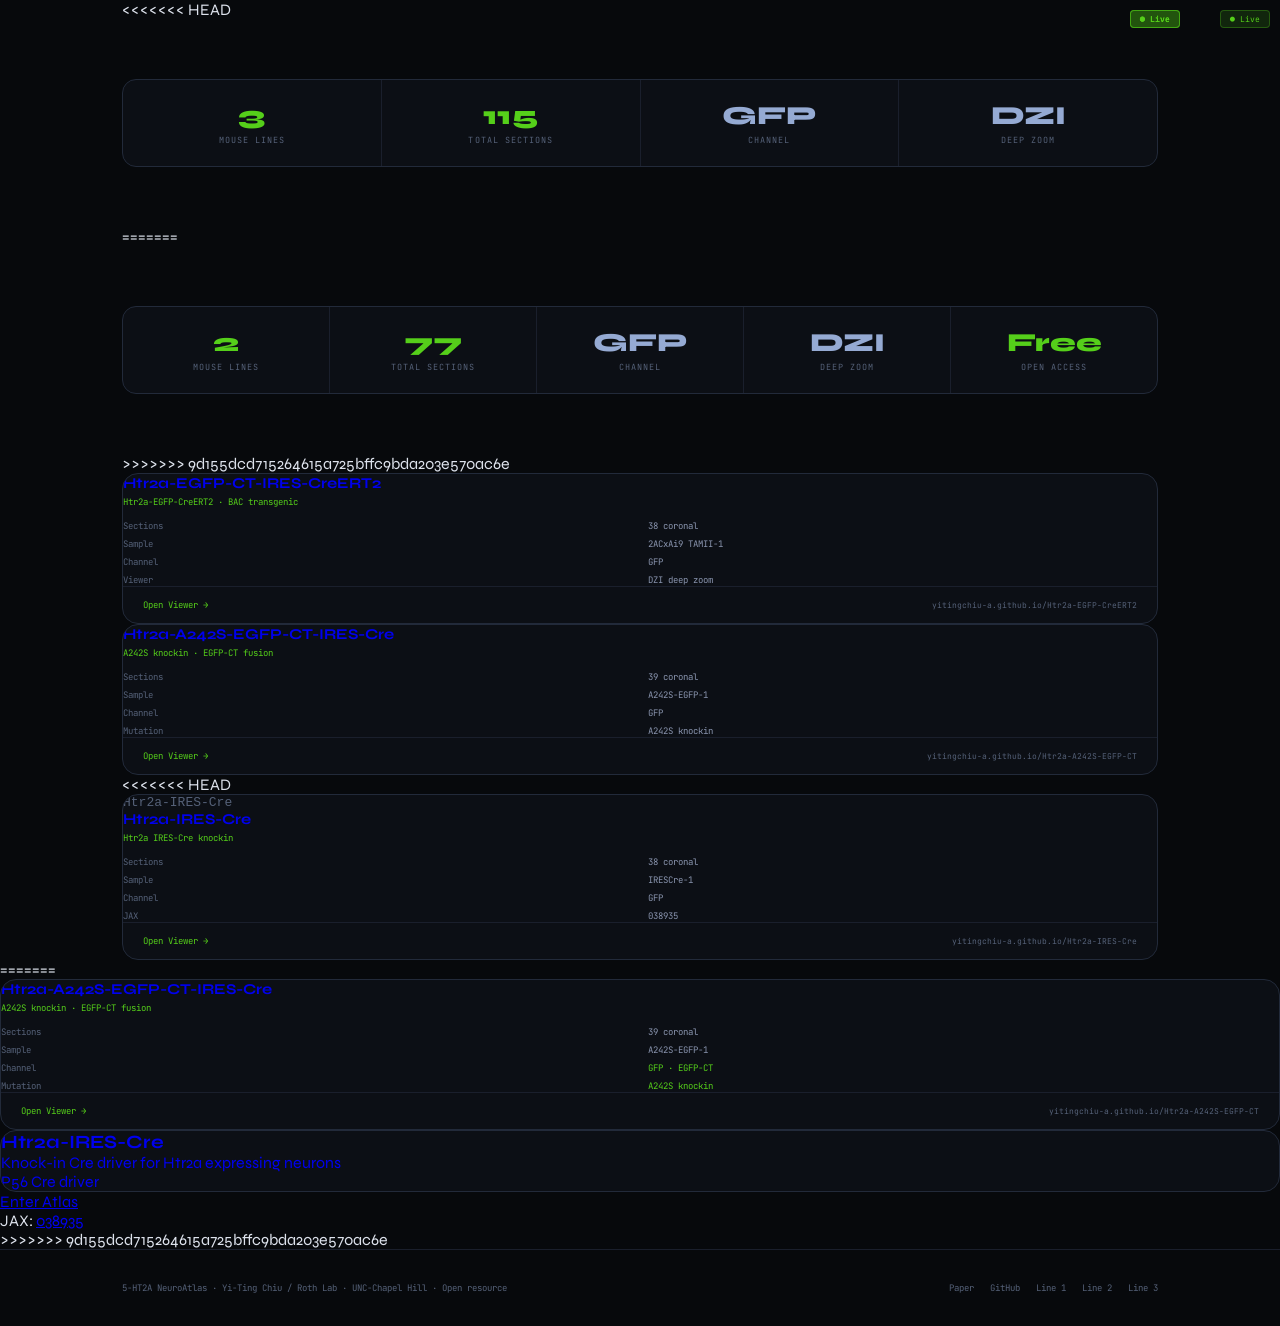
==== commit 949f25a3: "Update index.html" ====
--- a/index.html
+++ b/index.html
@@ -25,14 +25,124 @@
 html{scroll-behavior:smooth}
 body{background:var(--bg);color:var(--txt);font-family:'Syne',sans-serif;min-height:100vh;overflow-x:hidden}
 
+<<<<<<< HEAD
 .wrap{position:relative;z-index:1;max-width:1100px;margin:0 auto;padding:0 32px}
 
+=======
+/* ── BACKGROUND EFFECTS ── */
+body::before{
+  content:'';position:fixed;inset:0;
+  background:
+    radial-gradient(ellipse 60% 40% at 50% -10%,rgba(85,207,26,.07),transparent),
+    radial-gradient(ellipse 40% 30% at 80% 60%,rgba(85,207,26,.04),transparent),
+    radial-gradient(ellipse 30% 20% at 10% 80%,rgba(85,207,26,.03),transparent);
+  pointer-events:none;z-index:0
+}
+.grid-bg{
+  position:fixed;inset:0;
+  background-image:linear-gradient(rgba(85,207,26,.03) 1px,transparent 1px),linear-gradient(90deg,rgba(85,207,26,.03) 1px,transparent 1px);
+  background-size:60px 60px;
+  pointer-events:none;z-index:0
+}
+
+/* ── LAYOUT ── */
+.wrap{position:relative;z-index:1;max-width:1100px;margin:0 auto;padding:0 32px}
+
+/* ── NAV ── */
+nav{
+  position:sticky;top:0;z-index:100;
+  background:rgba(7,9,12,.88);backdrop-filter:blur(12px);
+  border-bottom:1px solid var(--bdr);
+  padding:14px 0;
+}
+.nav-inner{display:flex;align-items:center;justify-content:space-between;gap:16px}
+.nav-brand{display:flex;align-items:center;gap:10px;font-weight:700;font-size:16px}
+.pulse{width:8px;height:8px;border-radius:50%;background:var(--gfp);flex-shrink:0;animation:pulse 2s ease-in-out infinite}
+@keyframes pulse{0%,100%{opacity:1;transform:scale(1)}50%{opacity:.3;transform:scale(.5)}}
+.nav-links{display:flex;gap:6px}
+.nav-link{
+  font-family:'JetBrains Mono',monospace;font-size:10px;
+  color:var(--txt3);padding:6px 12px;border-radius:6px;
+  border:1px solid transparent;text-decoration:none;transition:.15s
+}
+.nav-link:hover{color:var(--gfp);border-color:rgba(85,207,26,.2)}
+.nav-link.primary{color:var(--gfp);border-color:rgba(85,207,26,.25);background:rgba(85,207,26,.06)}
+.nav-link.primary:hover{background:rgba(85,207,26,.12)}
+
+/* ── HERO ── */
+.hero{padding:90px 0 70px;text-align:center}
+.hero-tag{
+  display:inline-flex;align-items:center;gap:8px;
+  font-family:'JetBrains Mono',monospace;font-size:10px;
+  color:var(--gfp);background:rgba(85,207,26,.07);
+  border:1px solid rgba(85,207,26,.2);border-radius:20px;
+  padding:5px 14px;margin-bottom:28px;
+  animation:fadeup .6s ease both
+}
+@keyframes fadeup{from{opacity:0;transform:translateY(12px)}to{opacity:1;transform:translateY(0)}}
+.hero h1{
+  font-size:clamp(36px,6vw,68px);font-weight:800;
+  letter-spacing:-.03em;line-height:1.05;
+  animation:fadeup .6s .1s ease both
+}
+.hero h1 em{font-style:normal;color:var(--gfp)}
+.hero-sub{
+  font-family:'JetBrains Mono',monospace;font-size:12px;
+  color:var(--txt2);margin-top:18px;line-height:1.8;
+  max-width:580px;margin-left:auto;margin-right:auto;
+  animation:fadeup .6s .2s ease both
+}
+.hero-actions{
+  display:flex;justify-content:center;gap:12px;flex-wrap:wrap;
+  margin-top:36px;animation:fadeup .6s .3s ease both
+}
+.btn-primary{
+  background:var(--gfp);color:#07090c;font-family:'Syne',sans-serif;
+  font-weight:700;font-size:13px;padding:12px 24px;border-radius:10px;
+  border:none;cursor:pointer;text-decoration:none;transition:.15s;display:inline-flex;align-items:center;gap:8px
+}
+.btn-primary:hover{background:var(--gfp2);transform:translateY(-1px)}
+.btn-secondary{
+  background:transparent;color:var(--txt2);font-family:'JetBrains Mono',monospace;
+  font-size:11px;padding:12px 24px;border-radius:10px;
+  border:1px solid var(--bdr2);cursor:pointer;text-decoration:none;transition:.15s;display:inline-flex;align-items:center;gap:8px
+}
+.btn-secondary:hover{border-color:var(--gfp);color:var(--gfp)}
+
+/* ── STATS BAR ── */
+.stats-bar{
+  display:flex;justify-content:center;gap:0;
+  border:1px solid var(--bdr2);border-radius:14px;
+  background:var(--surf);overflow:hidden;
+  margin:60px 0;animation:fadeup .6s .4s ease both
+}
+.stat-item{
+  flex:1;padding:20px 24px;text-align:center;
+  border-right:1px solid var(--bdr);
+}
+.stat-item:last-child{border-right:none}
+.stat-n{font-size:26px;font-weight:800;color:var(--gfp)}
+.stat-n.blue{color:#95AAD3}
+.stat-l{font-family:'JetBrains Mono',monospace;font-size:8.5px;color:var(--txt3);text-transform:uppercase;letter-spacing:.12em;margin-top:3px}
+
+/* ── SECTION HEADING ── */
+.sec-head{margin-bottom:28px}
+.sec-label{font-family:'JetBrains Mono',monospace;font-size:8.5px;letter-spacing:.15em;text-transform:uppercase;color:var(--gfp);margin-bottom:10px}
+.sec-title{font-size:26px;font-weight:700;letter-spacing:-.02em}
+.sec-sub{font-family:'JetBrains Mono',monospace;font-size:10px;color:var(--txt3);margin-top:6px}
+
+/* ── MOUSE LINE CARDS ── */
+>>>>>>> 9d155dcd715264615a725bffc9bda203e570ac6e
 .lines-grid{display:grid;grid-template-columns:repeat(auto-fill,minmax(460px,1fr));gap:16px;margin-bottom:80px}
 .line-card{
   background:var(--surf);border:1px solid var(--bdr2);border-radius:16px;
   overflow:hidden;transition:.2s;cursor:pointer;text-decoration:none;display:block;
 }
 .line-card:hover{border-color:var(--gfp);transform:translateY(-3px);box-shadow:0 8px 32px rgba(85,207,26,.08)}
+<<<<<<< HEAD
+=======
+.line-card.coming{opacity:.5;cursor:default;pointer-events:none}
+>>>>>>> 9d155dcd715264615a725bffc9bda203e570ac6e
 .card-preview{
   height:200px;background:#000;overflow:hidden;position:relative;
   display:flex;align-items:center;justify-content:center
@@ -44,6 +154,10 @@
   padding:3px 9px;border-radius:4px;
 }
 .card-status.live{background:rgba(85,207,26,.15);border:1px solid rgba(85,207,26,.3);color:var(--gfp)}
+<<<<<<< HEAD
+=======
+.card-status.soon{background:rgba(85,97,120,.15);border:1px solid var(--bdr2);color:var(--txt3)}
+>>>>>>> 9d155dcd715264615a725bffc9bda203e570ac6e
 .card-body{padding:18px 20px}
 .card-name{font-size:15px;font-weight:700;margin-bottom:4px}
 .card-construct{font-family:'JetBrains Mono',monospace;font-size:9px;color:var(--gfp);margin-bottom:12px}
@@ -87,6 +201,7 @@
 
 <div class="wrap">
 
+<<<<<<< HEAD
 <div class="stats-bar">
 <div class="stat-item">
 <div class="stat-n">3</div>
@@ -105,6 +220,31 @@
 <div class="stat-l">Deep Zoom</div>
 </div>
 </div>
+=======
+  <!-- STATS -->
+  <div class="stats-bar">
+    <div class="stat-item">
+      <div class="stat-n">2</div>
+      <div class="stat-l">Mouse Lines</div>
+    </div>
+    <div class="stat-item">
+      <div class="stat-n" style="color:var(--gfp)">77</div>
+      <div class="stat-l">Total Sections</div>
+    </div>
+    <div class="stat-item">
+      <div class="stat-n blue">GFP</div>
+      <div class="stat-l">Channel</div>
+    </div>
+    <div class="stat-item">
+      <div class="stat-n blue">DZI</div>
+      <div class="stat-l">Deep Zoom</div>
+    </div>
+    <div class="stat-item">
+      <div class="stat-n" style="color:var(--gfp)">Free</div>
+      <div class="stat-l">Open Access</div>
+    </div>
+  </div>
+>>>>>>> 9d155dcd715264615a725bffc9bda203e570ac6e
 
 <section id="lines">
 <div class="lines-grid">
@@ -155,6 +295,7 @@
 </div>
 </a>
 
+<<<<<<< HEAD
 <!-- Line 3 -->
 <a class="line-card" href="https://yitingchiu-a.github.io/Htr2a-IRES-Cre/">
 <div class="card-preview">
@@ -181,6 +322,53 @@
 </section>
 
 </div>
+=======
+      <!-- Line 2 -->
+      <a class="line-card" href="https://yitingchiu-a.github.io/Htr2a-A242S-EGFP-CT/" style="animation-delay:.1s">
+        <div class="card-preview">
+          <img src="https://yitingchiu-a.github.io/Htr2a-A242S-EGFP-CT/Images/thumbs/A242S-EGFP-8.jpg"
+               alt="Htr2a-A242S-EGFP-CT representative section"
+               onerror="this.style.display='none'">
+          <div class="card-status live">● Live</div>
+        </div>
+        <div class="card-body">
+          <div class="card-name">Htr2a-A242S-EGFP-CT-IRES-Cre</div>
+          <div class="card-construct">A242S knockin · EGFP-CT fusion</div>
+          <div class="card-meta">
+            <div class="meta-k">Sections</div><div class="meta-v">39 coronal</div>
+            <div class="meta-k">Sample</div><div class="meta-v">A242S-EGFP-1</div>
+            <div class="meta-k">Channel</div><div class="meta-v" style="color:var(--gfp)">GFP · EGFP-CT</div>
+            <div class="meta-k">Mutation</div><div class="meta-v" style="color:var(--gfp)">A242S knockin</div>
+          </div>
+        </div>
+        <div class="card-footer">
+          <span class="open-btn">Open Viewer →</span>
+          <span class="card-url">yitingchiu-a.github.io/Htr2a-A242S-EGFP-CT</span>
+        </div>
+<div class="atlas-card">
+
+<h3>Htr2a-IRES-Cre</h3>
+
+<p>Knock-in Cre driver for Htr2a expressing neurons</p>
+
+<div class="atlas-meta">
+<span>P56</span>
+<span>Cre driver</span>
+</div>
+
+<a class="atlas-btn"
+href="https://yitingchiu-a.github.io/Htr2a-IRES-Cre/">
+Enter Atlas
+</a>
+
+<div class="atlas-jax">
+JAX: <a href="https://www.jax.org/strain/038935" target="_blank">038935</a>
+</div>
+
+</div>
+
+</a>
+>>>>>>> 9d155dcd715264615a725bffc9bda203e570ac6e
 
 <footer>
 <div class="wrap footer-inner">
@@ -197,3 +385,4 @@
 
 </body>
 </html>
+
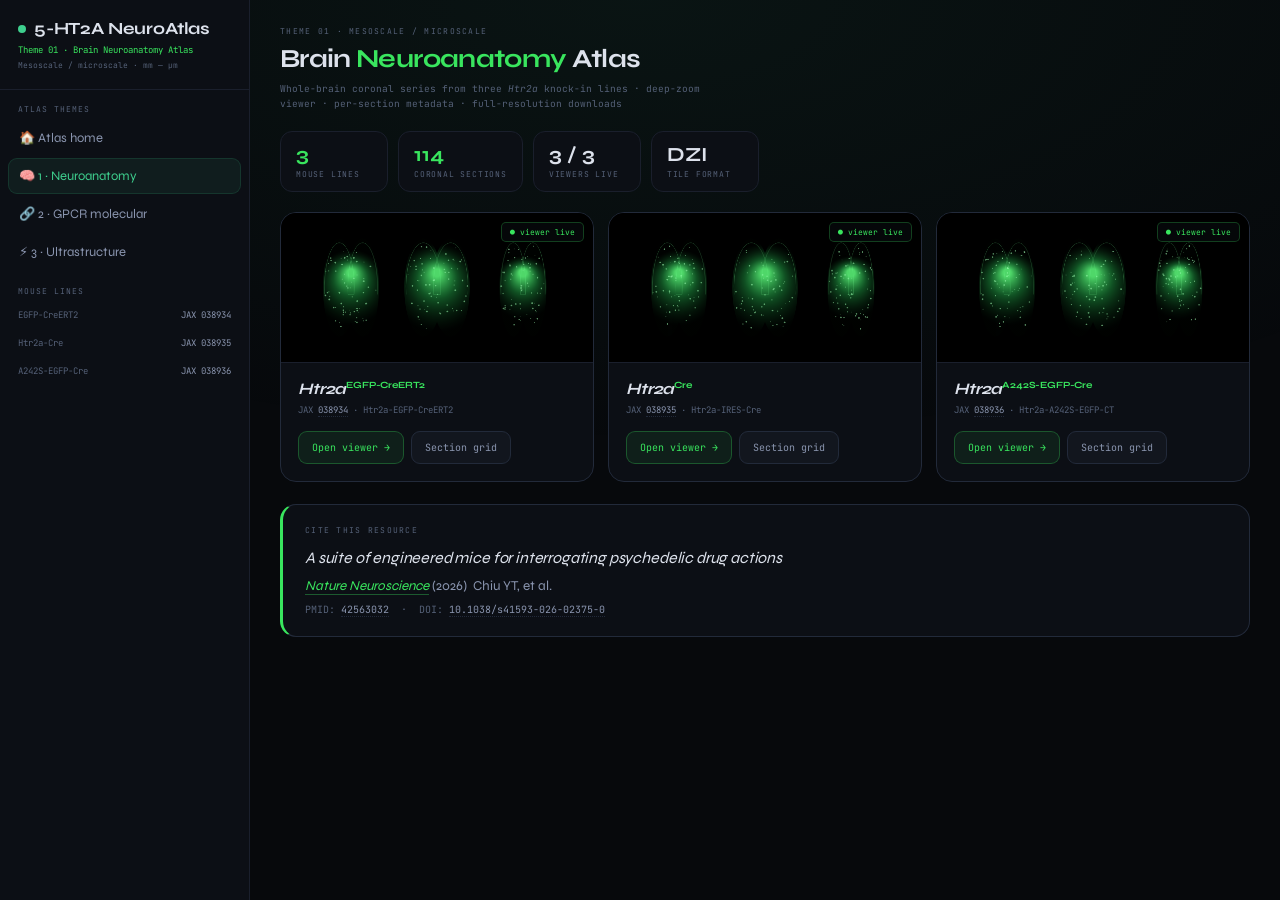
==== commit 82f71d44: "Add files via upload" ====
--- a/index.html
+++ b/index.html
@@ -1,388 +1,27 @@
 <!DOCTYPE html>
 <html lang="en">
 <head>
-<meta charset="UTF-8"/>
-<meta name="viewport" content="width=device-width,initial-scale=1.0"/>
-<title>5-HT2A NeuroAtlas — Whole Brain Mapping Resource</title>
-<link href="https://fonts.googleapis.com/css2?family=Syne:wght@400;600;700;800&family=JetBrains+Mono:wght@300;400;500&display=swap" rel="stylesheet">
+<meta charset="UTF-8" />
+<meta name="viewport" content="width=device-width,initial-scale=1.0" />
+<title>5-HT2A NeuroAtlas</title>
+<!-- The atlas entry point is the Brain Neuroanatomy Atlas page.
+     Anyone landing on the site root is sent straight there. -->
+<meta http-equiv="refresh" content="0; url=neuroanatomy.html">
+<link rel="canonical" href="https://yitingchiu-a.github.io/5-HT2A-NeuroAtlas/neuroanatomy.html">
 <style>
-:root{
-  --bg:#07090c;
-  --surf:#0c0f15;
-  --surf2:#12161e;
-  --bdr:#1a1f2c;
-  --bdr2:#222a3a;
-  --txt:#dde2ec;
-  --txt2:#8a95af;
-  --txt3:#556178;
-  --grn:#55CF1A;
-  --gfp:#55CF1A;
-  --gfp2:#44b010;
-  --blue:#95AAD3;
-  --warn:#bf4567;
-}
-*{box-sizing:border-box;margin:0;padding:0}
-html{scroll-behavior:smooth}
-body{background:var(--bg);color:var(--txt);font-family:'Syne',sans-serif;min-height:100vh;overflow-x:hidden}
-
-<<<<<<< HEAD
-.wrap{position:relative;z-index:1;max-width:1100px;margin:0 auto;padding:0 32px}
-
-=======
-/* ── BACKGROUND EFFECTS ── */
-body::before{
-  content:'';position:fixed;inset:0;
-  background:
-    radial-gradient(ellipse 60% 40% at 50% -10%,rgba(85,207,26,.07),transparent),
-    radial-gradient(ellipse 40% 30% at 80% 60%,rgba(85,207,26,.04),transparent),
-    radial-gradient(ellipse 30% 20% at 10% 80%,rgba(85,207,26,.03),transparent);
-  pointer-events:none;z-index:0
-}
-.grid-bg{
-  position:fixed;inset:0;
-  background-image:linear-gradient(rgba(85,207,26,.03) 1px,transparent 1px),linear-gradient(90deg,rgba(85,207,26,.03) 1px,transparent 1px);
-  background-size:60px 60px;
-  pointer-events:none;z-index:0
-}
-
-/* ── LAYOUT ── */
-.wrap{position:relative;z-index:1;max-width:1100px;margin:0 auto;padding:0 32px}
-
-/* ── NAV ── */
-nav{
-  position:sticky;top:0;z-index:100;
-  background:rgba(7,9,12,.88);backdrop-filter:blur(12px);
-  border-bottom:1px solid var(--bdr);
-  padding:14px 0;
-}
-.nav-inner{display:flex;align-items:center;justify-content:space-between;gap:16px}
-.nav-brand{display:flex;align-items:center;gap:10px;font-weight:700;font-size:16px}
-.pulse{width:8px;height:8px;border-radius:50%;background:var(--gfp);flex-shrink:0;animation:pulse 2s ease-in-out infinite}
-@keyframes pulse{0%,100%{opacity:1;transform:scale(1)}50%{opacity:.3;transform:scale(.5)}}
-.nav-links{display:flex;gap:6px}
-.nav-link{
-  font-family:'JetBrains Mono',monospace;font-size:10px;
-  color:var(--txt3);padding:6px 12px;border-radius:6px;
-  border:1px solid transparent;text-decoration:none;transition:.15s
-}
-.nav-link:hover{color:var(--gfp);border-color:rgba(85,207,26,.2)}
-.nav-link.primary{color:var(--gfp);border-color:rgba(85,207,26,.25);background:rgba(85,207,26,.06)}
-.nav-link.primary:hover{background:rgba(85,207,26,.12)}
-
-/* ── HERO ── */
-.hero{padding:90px 0 70px;text-align:center}
-.hero-tag{
-  display:inline-flex;align-items:center;gap:8px;
-  font-family:'JetBrains Mono',monospace;font-size:10px;
-  color:var(--gfp);background:rgba(85,207,26,.07);
-  border:1px solid rgba(85,207,26,.2);border-radius:20px;
-  padding:5px 14px;margin-bottom:28px;
-  animation:fadeup .6s ease both
-}
-@keyframes fadeup{from{opacity:0;transform:translateY(12px)}to{opacity:1;transform:translateY(0)}}
-.hero h1{
-  font-size:clamp(36px,6vw,68px);font-weight:800;
-  letter-spacing:-.03em;line-height:1.05;
-  animation:fadeup .6s .1s ease both
-}
-.hero h1 em{font-style:normal;color:var(--gfp)}
-.hero-sub{
-  font-family:'JetBrains Mono',monospace;font-size:12px;
-  color:var(--txt2);margin-top:18px;line-height:1.8;
-  max-width:580px;margin-left:auto;margin-right:auto;
-  animation:fadeup .6s .2s ease both
-}
-.hero-actions{
-  display:flex;justify-content:center;gap:12px;flex-wrap:wrap;
-  margin-top:36px;animation:fadeup .6s .3s ease both
-}
-.btn-primary{
-  background:var(--gfp);color:#07090c;font-family:'Syne',sans-serif;
-  font-weight:700;font-size:13px;padding:12px 24px;border-radius:10px;
-  border:none;cursor:pointer;text-decoration:none;transition:.15s;display:inline-flex;align-items:center;gap:8px
-}
-.btn-primary:hover{background:var(--gfp2);transform:translateY(-1px)}
-.btn-secondary{
-  background:transparent;color:var(--txt2);font-family:'JetBrains Mono',monospace;
-  font-size:11px;padding:12px 24px;border-radius:10px;
-  border:1px solid var(--bdr2);cursor:pointer;text-decoration:none;transition:.15s;display:inline-flex;align-items:center;gap:8px
-}
-.btn-secondary:hover{border-color:var(--gfp);color:var(--gfp)}
-
-/* ── STATS BAR ── */
-.stats-bar{
-  display:flex;justify-content:center;gap:0;
-  border:1px solid var(--bdr2);border-radius:14px;
-  background:var(--surf);overflow:hidden;
-  margin:60px 0;animation:fadeup .6s .4s ease both
-}
-.stat-item{
-  flex:1;padding:20px 24px;text-align:center;
-  border-right:1px solid var(--bdr);
-}
-.stat-item:last-child{border-right:none}
-.stat-n{font-size:26px;font-weight:800;color:var(--gfp)}
-.stat-n.blue{color:#95AAD3}
-.stat-l{font-family:'JetBrains Mono',monospace;font-size:8.5px;color:var(--txt3);text-transform:uppercase;letter-spacing:.12em;margin-top:3px}
-
-/* ── SECTION HEADING ── */
-.sec-head{margin-bottom:28px}
-.sec-label{font-family:'JetBrains Mono',monospace;font-size:8.5px;letter-spacing:.15em;text-transform:uppercase;color:var(--gfp);margin-bottom:10px}
-.sec-title{font-size:26px;font-weight:700;letter-spacing:-.02em}
-.sec-sub{font-family:'JetBrains Mono',monospace;font-size:10px;color:var(--txt3);margin-top:6px}
-
-/* ── MOUSE LINE CARDS ── */
->>>>>>> 9d155dcd715264615a725bffc9bda203e570ac6e
-.lines-grid{display:grid;grid-template-columns:repeat(auto-fill,minmax(460px,1fr));gap:16px;margin-bottom:80px}
-.line-card{
-  background:var(--surf);border:1px solid var(--bdr2);border-radius:16px;
-  overflow:hidden;transition:.2s;cursor:pointer;text-decoration:none;display:block;
-}
-.line-card:hover{border-color:var(--gfp);transform:translateY(-3px);box-shadow:0 8px 32px rgba(85,207,26,.08)}
-<<<<<<< HEAD
-=======
-.line-card.coming{opacity:.5;cursor:default;pointer-events:none}
->>>>>>> 9d155dcd715264615a725bffc9bda203e570ac6e
-.card-preview{
-  height:200px;background:#000;overflow:hidden;position:relative;
-  display:flex;align-items:center;justify-content:center
-}
-.card-preview img{width:100%;height:100%;object-fit:contain;background:#000;}
-.card-status{
-  position:absolute;top:10px;right:10px;
-  font-family:'JetBrains Mono',monospace;font-size:8px;
-  padding:3px 9px;border-radius:4px;
-}
-.card-status.live{background:rgba(85,207,26,.15);border:1px solid rgba(85,207,26,.3);color:var(--gfp)}
-<<<<<<< HEAD
-=======
-.card-status.soon{background:rgba(85,97,120,.15);border:1px solid var(--bdr2);color:var(--txt3)}
->>>>>>> 9d155dcd715264615a725bffc9bda203e570ac6e
-.card-body{padding:18px 20px}
-.card-name{font-size:15px;font-weight:700;margin-bottom:4px}
-.card-construct{font-family:'JetBrains Mono',monospace;font-size:9px;color:var(--gfp);margin-bottom:12px}
-.card-meta{display:grid;grid-template-columns:1fr 1fr;gap:6px 16px;font-family:'JetBrains Mono',monospace;font-size:9px}
-.meta-k{color:var(--txt3)}
-.meta-v{color:var(--txt2)}
-.card-footer{
-  padding:12px 20px;border-top:1px solid var(--bdr);
-  display:flex;align-items:center;justify-content:space-between
-}
-.open-btn{
-  font-family:'JetBrains Mono',monospace;font-size:9px;
-  color:var(--gfp);display:flex;align-items:center;gap:5px
-}
-.card-url{font-family:'JetBrains Mono',monospace;font-size:8px;color:var(--txt3)}
-
-.stats-bar{
-  display:flex;justify-content:center;
-  border:1px solid var(--bdr2);border-radius:14px;
-  background:var(--surf);overflow:hidden;
-  margin:60px 0;
-}
-.stat-item{flex:1;padding:20px;text-align:center;border-right:1px solid var(--bdr)}
-.stat-item:last-child{border-right:none}
-.stat-n{font-size:26px;font-weight:800;color:var(--gfp)}
-.stat-n.blue{color:#95AAD3}
-.stat-l{font-family:'JetBrains Mono',monospace;font-size:8.5px;color:var(--txt3);text-transform:uppercase;letter-spacing:.12em;margin-top:3px}
-
-footer{
-  border-top:1px solid var(--bdr);padding:32px 0;
-  font-family:'JetBrains Mono',monospace;font-size:9px;color:var(--txt3);
-}
-.footer-inner{display:flex;justify-content:space-between;align-items:center;flex-wrap:wrap;gap:12px}
-.footer-links{display:flex;gap:16px}
-.footer-links a{color:var(--txt3);text-decoration:none}
-.footer-links a:hover{color:var(--gfp)}
+  html,body{margin:0;padding:0;height:100%;background:#07090c;color:#8a95af;
+    font-family:'JetBrains Mono',ui-monospace,SFMono-Regular,Consolas,monospace;font-size:13px}
+  .wrap{height:100%;display:flex;align-items:center;justify-content:center;text-align:center;padding:24px}
+  a{color:#39e55e}
 </style>
 </head>
-
 <body>
-
-<div class="wrap">
-
-<<<<<<< HEAD
-<div class="stats-bar">
-<div class="stat-item">
-<div class="stat-n">3</div>
-<div class="stat-l">Mouse Lines</div>
-</div>
-<div class="stat-item">
-<div class="stat-n">115</div>
-<div class="stat-l">Total Sections</div>
-</div>
-<div class="stat-item">
-<div class="stat-n blue">GFP</div>
-<div class="stat-l">Channel</div>
-</div>
-<div class="stat-item">
-<div class="stat-n blue">DZI</div>
-<div class="stat-l">Deep Zoom</div>
-</div>
-</div>
-=======
-  <!-- STATS -->
-  <div class="stats-bar">
-    <div class="stat-item">
-      <div class="stat-n">2</div>
-      <div class="stat-l">Mouse Lines</div>
-    </div>
-    <div class="stat-item">
-      <div class="stat-n" style="color:var(--gfp)">77</div>
-      <div class="stat-l">Total Sections</div>
-    </div>
-    <div class="stat-item">
-      <div class="stat-n blue">GFP</div>
-      <div class="stat-l">Channel</div>
-    </div>
-    <div class="stat-item">
-      <div class="stat-n blue">DZI</div>
-      <div class="stat-l">Deep Zoom</div>
-    </div>
-    <div class="stat-item">
-      <div class="stat-n" style="color:var(--gfp)">Free</div>
-      <div class="stat-l">Open Access</div>
+  <div class="wrap">
+    <div>
+      Opening the 5-HT2A NeuroAtlas…<br><br>
+      <a href="neuroanatomy.html">Continue to the Brain Neuroanatomy Atlas</a>
     </div>
   </div>
->>>>>>> 9d155dcd715264615a725bffc9bda203e570ac6e
-
-<section id="lines">
-<div class="lines-grid">
-
-<!-- Line 1 -->
-<a class="line-card" href="https://yitingchiu-a.github.io/Htr2a-EGFP-CreERT2/">
-<div class="card-preview">
-<img src="https://yitingchiu-a.github.io/Htr2a-EGFP-CreERT2/Images/thumbs/TC-1_08.jpg"
-onerror="this.style.display='none'">
-<div class="card-status live">● Live</div>
-</div>
-<div class="card-body">
-<div class="card-name">Htr2a-EGFP-CT-IRES-CreERT2</div>
-<div class="card-construct">Htr2a-EGFP-CreERT2 · BAC transgenic</div>
-<div class="card-meta">
-<div class="meta-k">Sections</div><div class="meta-v">38 coronal</div>
-<div class="meta-k">Sample</div><div class="meta-v">2ACxAi9 TAMII-1</div>
-<div class="meta-k">Channel</div><div class="meta-v">GFP</div>
-<div class="meta-k">Viewer</div><div class="meta-v">DZI deep zoom</div>
-</div>
-</div>
-<div class="card-footer">
-<span class="open-btn">Open Viewer →</span>
-<span class="card-url">yitingchiu-a.github.io/Htr2a-EGFP-CreERT2</span>
-</div>
-</a>
-
-<!-- Line 2 -->
-<a class="line-card" href="https://yitingchiu-a.github.io/Htr2a-A242S-EGFP-CT/">
-<div class="card-preview">
-<img src="https://yitingchiu-a.github.io/Htr2a-A242S-EGFP-CT/Images/thumbs/A242S-EGFP-8.jpg"
-onerror="this.style.display='none'">
-<div class="card-status live">● Live</div>
-</div>
-<div class="card-body">
-<div class="card-name">Htr2a-A242S-EGFP-CT-IRES-Cre</div>
-<div class="card-construct">A242S knockin · EGFP-CT fusion</div>
-<div class="card-meta">
-<div class="meta-k">Sections</div><div class="meta-v">39 coronal</div>
-<div class="meta-k">Sample</div><div class="meta-v">A242S-EGFP-1</div>
-<div class="meta-k">Channel</div><div class="meta-v">GFP</div>
-<div class="meta-k">Mutation</div><div class="meta-v">A242S knockin</div>
-</div>
-</div>
-<div class="card-footer">
-<span class="open-btn">Open Viewer →</span>
-<span class="card-url">yitingchiu-a.github.io/Htr2a-A242S-EGFP-CT</span>
-</div>
-</a>
-
-<<<<<<< HEAD
-<!-- Line 3 -->
-<a class="line-card" href="https://yitingchiu-a.github.io/Htr2a-IRES-Cre/">
-<div class="card-preview">
-<div style="color:#556178;font-family:monospace">Htr2a-IRES-Cre</div>
-<div class="card-status live">● Live</div>
-</div>
-<div class="card-body">
-<div class="card-name">Htr2a-IRES-Cre</div>
-<div class="card-construct">Htr2a IRES-Cre knockin</div>
-<div class="card-meta">
-<div class="meta-k">Sections</div><div class="meta-v">38 coronal</div>
-<div class="meta-k">Sample</div><div class="meta-v">IRESCre-1</div>
-<div class="meta-k">Channel</div><div class="meta-v">GFP</div>
-<div class="meta-k">JAX</div><div class="meta-v">038935</div>
-</div>
-</div>
-<div class="card-footer">
-<span class="open-btn">Open Viewer →</span>
-<span class="card-url">yitingchiu-a.github.io/Htr2a-IRES-Cre</span>
-</div>
-</a>
-
-</div>
-</section>
-
-</div>
-=======
-      <!-- Line 2 -->
-      <a class="line-card" href="https://yitingchiu-a.github.io/Htr2a-A242S-EGFP-CT/" style="animation-delay:.1s">
-        <div class="card-preview">
-          <img src="https://yitingchiu-a.github.io/Htr2a-A242S-EGFP-CT/Images/thumbs/A242S-EGFP-8.jpg"
-               alt="Htr2a-A242S-EGFP-CT representative section"
-               onerror="this.style.display='none'">
-          <div class="card-status live">● Live</div>
-        </div>
-        <div class="card-body">
-          <div class="card-name">Htr2a-A242S-EGFP-CT-IRES-Cre</div>
-          <div class="card-construct">A242S knockin · EGFP-CT fusion</div>
-          <div class="card-meta">
-            <div class="meta-k">Sections</div><div class="meta-v">39 coronal</div>
-            <div class="meta-k">Sample</div><div class="meta-v">A242S-EGFP-1</div>
-            <div class="meta-k">Channel</div><div class="meta-v" style="color:var(--gfp)">GFP · EGFP-CT</div>
-            <div class="meta-k">Mutation</div><div class="meta-v" style="color:var(--gfp)">A242S knockin</div>
-          </div>
-        </div>
-        <div class="card-footer">
-          <span class="open-btn">Open Viewer →</span>
-          <span class="card-url">yitingchiu-a.github.io/Htr2a-A242S-EGFP-CT</span>
-        </div>
-<div class="atlas-card">
-
-<h3>Htr2a-IRES-Cre</h3>
-
-<p>Knock-in Cre driver for Htr2a expressing neurons</p>
-
-<div class="atlas-meta">
-<span>P56</span>
-<span>Cre driver</span>
-</div>
-
-<a class="atlas-btn"
-href="https://yitingchiu-a.github.io/Htr2a-IRES-Cre/">
-Enter Atlas
-</a>
-
-<div class="atlas-jax">
-JAX: <a href="https://www.jax.org/strain/038935" target="_blank">038935</a>
-</div>
-
-</div>
-
-</a>
->>>>>>> 9d155dcd715264615a725bffc9bda203e570ac6e
-
-<footer>
-<div class="wrap footer-inner">
-<div>5‑HT2A NeuroAtlas · Yi‑Ting Chiu / Roth Lab · UNC‑Chapel Hill · Open resource</div>
-<div class="footer-links">
-<a href="https://pmc.ncbi.nlm.nih.gov/articles/PMC10557740/" target="_blank">Paper</a>
-<a href="https://github.com/YiTingChiu-a" target="_blank">GitHub</a>
-<a href="https://yitingchiu-a.github.io/Htr2a-EGFP-CreERT2/" target="_blank">Line 1</a>
-<a href="https://yitingchiu-a.github.io/Htr2a-A242S-EGFP-CT/" target="_blank">Line 2</a>
-<a href="https://yitingchiu-a.github.io/Htr2a-IRES-Cre/" target="_blank">Line 3</a>
-</div>
-</div>
-</footer>
-
+  <script>location.replace('neuroanatomy.html');</script>
 </body>
 </html>
-
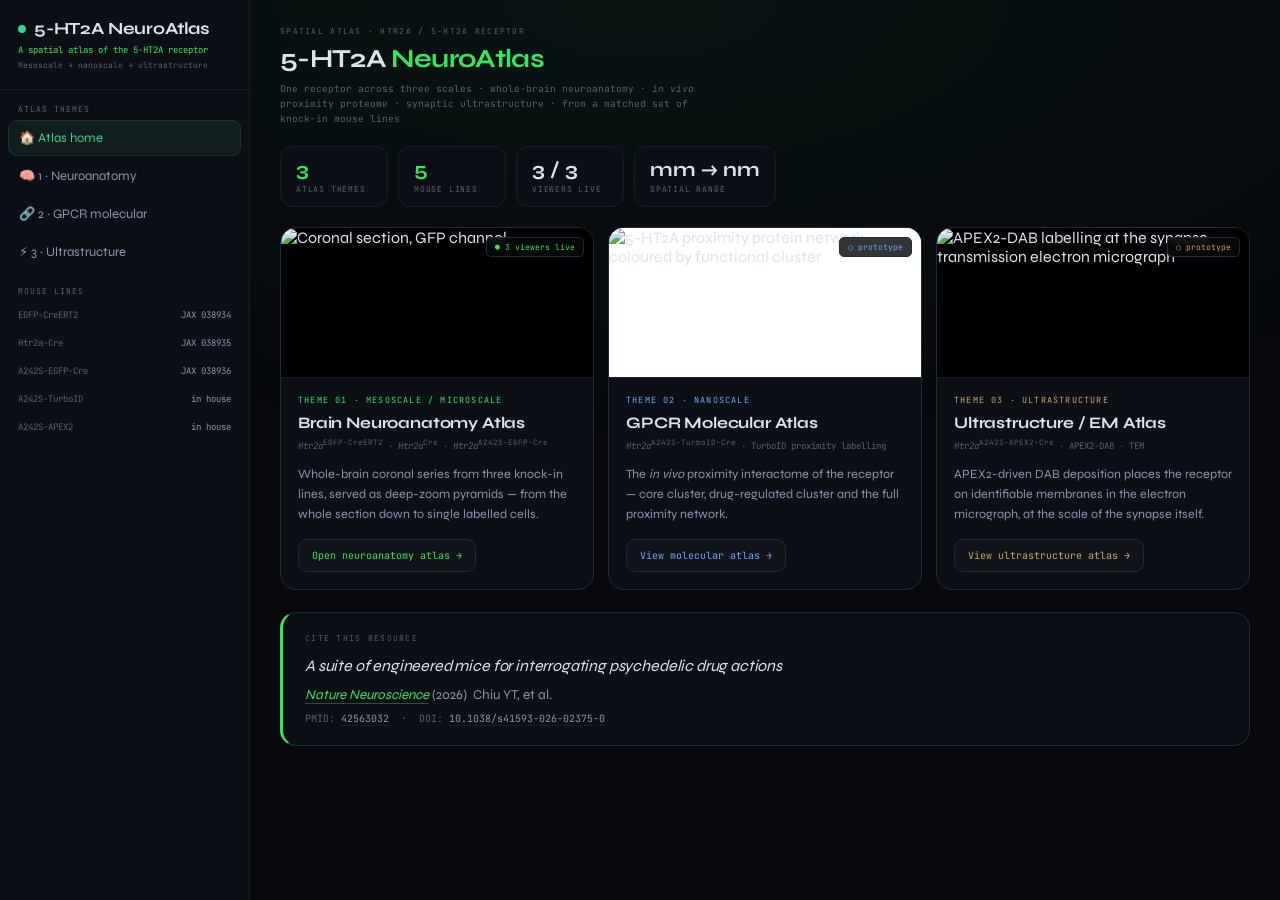
==== commit 21e55314: "Add files via upload" ====
--- a/index.html
+++ b/index.html
@@ -3,25 +3,166 @@
 <head>
 <meta charset="UTF-8" />
 <meta name="viewport" content="width=device-width,initial-scale=1.0" />
-<title>5-HT2A NeuroAtlas</title>
-<!-- The atlas entry point is the Brain Neuroanatomy Atlas page.
-     Anyone landing on the site root is sent straight there. -->
-<meta http-equiv="refresh" content="0; url=neuroanatomy.html">
-<link rel="canonical" href="https://yitingchiu-a.github.io/5-HT2A-NeuroAtlas/neuroanatomy.html">
+<title>5-HT2A NeuroAtlas — a spatial atlas of the 5-HT2A receptor</title>
+<meta name="description" content="A multiscale spatial atlas of the 5-HT2A receptor: whole-brain neuroanatomy, proximity proteome, and synaptic ultrastructure." />
+<link href="https://fonts.googleapis.com/css2?family=Syne:wght@400;600;700;800&family=JetBrains+Mono:wght@300;400;500&display=swap" rel="stylesheet">
+<link rel="stylesheet" href="assets/atlas.css">
 <style>
-  html,body{margin:0;padding:0;height:100%;background:#07090c;color:#8a95af;
-    font-family:'JetBrains Mono',ui-monospace,SFMono-Regular,Consolas,monospace;font-size:13px}
-  .wrap{height:100%;display:flex;align-items:center;justify-content:center;text-align:center;padding:24px}
-  a{color:#39e55e}
+.lines{display:grid;grid-template-columns:repeat(auto-fit,minmax(310px,1fr));gap:14px;margin-bottom:22px}
+.line{display:flex;flex-direction:column;background:var(--surf);border:1px solid var(--bdr2);
+  border-radius:var(--r);overflow:hidden;transition:.2s;--a:var(--gfp)}
+.line:hover{border-color:var(--a);transform:translateY(-2px)}
+.line-art{height:150px;background:#000;position:relative;overflow:hidden;border-bottom:1px solid var(--bdr)}
+.line-art img{display:block;width:100%;height:100%;object-fit:contain;background:#000}
+.line-art.light,.line-art.light img{background:#fff}
+.line-art.fill img{object-fit:cover;object-position:50% 40%}
+.line-state{position:absolute;right:9px;top:9px;font-family:'JetBrains Mono',monospace;font-size:8px;
+  padding:4px 8px;border-radius:5px;background:rgba(7,9,12,.82);backdrop-filter:blur(3px);
+  border:1px solid var(--bdr2);color:var(--a)}
+.line-body{padding:16px 17px 17px;display:flex;flex-direction:column;flex:1}
+.line-name{font-size:16px;font-weight:700;letter-spacing:-.01em}
+.line-num{font-family:'JetBrains Mono',monospace;font-size:8.5px;letter-spacing:.14em;
+  text-transform:uppercase;color:var(--a);margin-bottom:7px}
+.line-jax{font-family:'JetBrains Mono',monospace;font-size:9px;color:var(--txt3);margin-top:5px}
+.line-jax i{font-style:italic} .line-jax sup{font-size:7.5px}
+.line-desc{font-size:12.5px;color:var(--txt2);line-height:1.6;margin:12px 0 0}
+.line-desc i{font-style:italic}
+.line-actions{margin-top:auto;padding-top:15px;display:flex;gap:7px;flex-wrap:wrap}
+.line .btn.primary{border-color:var(--bdr2);background:rgba(255,255,255,.02);color:var(--a)}
+.line:hover .btn.primary{background:var(--a);color:#07090c;border-color:var(--a)}
+
+.cite{background:var(--surf);border:1px solid var(--bdr2);border-radius:var(--r);
+  padding:20px 22px;border-left:3px solid var(--gfp)}
+.cite-label{font-family:'JetBrains Mono',monospace;font-size:8px;letter-spacing:.16em;
+  text-transform:uppercase;color:var(--txt3);margin-bottom:11px}
+.cite-title{font-size:16px;font-style:italic;color:var(--txt);line-height:1.45;letter-spacing:-.01em}
+.cite-ref{margin-top:9px;font-size:13.5px;color:var(--txt2)}
+.cite-ref a{color:var(--gfp);border-bottom:1px solid rgba(57,229,94,.35)}
+.cite-ref a:hover{border-bottom-color:var(--gfp)}
+.cite-ids{margin-top:9px;font-family:'JetBrains Mono',monospace;font-size:10px;color:var(--txt3)}
+.cite-ids a{color:var(--txt2);border-bottom:1px dotted var(--bdr2)}
+.cite-ids a:hover{color:var(--gfp);border-bottom-color:var(--gfp)}
 </style>
 </head>
 <body>
-  <div class="wrap">
-    <div>
-      Opening the 5-HT2A NeuroAtlas…<br><br>
-      <a href="neuroanatomy.html">Continue to the Brain Neuroanatomy Atlas</a>
+<div class="app">
+
+  <aside class="sidebar">
+    <div class="logo">
+      <a class="brand" href="index.html"><span class="pulse"></span>5-HT2A NeuroAtlas</a>
+      <div class="subline">A spatial atlas of the 5-HT2A receptor</div>
+      <div class="monoline">Mesoscale → nanoscale → ultrastructure</div>
     </div>
-  </div>
-  <script>location.replace('neuroanatomy.html');</script>
+
+    <div class="ssec">Atlas themes</div>
+    <a class="sitem on" href="index.html">🏠 Atlas home</a>
+    <a class="sitem" href="neuroanatomy.html">🧠 1 · Neuroanatomy</a>
+    <a class="sitem" href="molecular.html">🔗 2 · GPCR molecular</a>
+    <a class="sitem" href="ultrastructure.html">⚡ 3 · Ultrastructure</a>
+
+    <div class="ssec">Mouse lines</div>
+    <div class="sitem-info">EGFP-CreERT2 <span>JAX 038934</span></div>
+    <div class="sitem-info">Htr2a-Cre <span>JAX 038935</span></div>
+    <div class="sitem-info">A242S-EGFP-Cre <span>JAX 038936</span></div>
+    <div class="sitem-info">A242S-TurboID <span>in house</span></div>
+    <div class="sitem-info">A242S-APEX2 <span>in house</span></div>
+
+    <div class="spacer"></div>
+  </aside>
+
+  <main class="main">
+
+    <div class="topbar">
+      <div>
+        <div class="eyebrow">Spatial atlas · Htr2a / 5-HT2A receptor</div>
+        <div class="title">5-HT2A <em>NeuroAtlas</em></div>
+        <div class="subtitle">
+          One receptor across three scales · whole-brain neuroanatomy · <i>in vivo</i> proximity
+          proteome · synaptic ultrastructure · from a matched set of knock-in mouse lines
+        </div>
+      </div>
+    </div>
+
+    <div class="stats">
+      <div class="stat"><div class="n" style="color:var(--gfp)">3</div><div class="l">Atlas themes</div></div>
+      <div class="stat"><div class="n" style="color:var(--gfp)">5</div><div class="l">Mouse lines</div></div>
+      <div class="stat"><div class="n">3 / 3</div><div class="l">Viewers live</div></div>
+      <div class="stat"><div class="n">mm → nm</div><div class="l">Spatial range</div></div>
+    </div>
+
+    <div class="lines">
+
+      <a class="line" href="neuroanatomy.html" style="--a:#39e55e">
+        <div class="line-art">
+          <img src="https://yitingchiu-a.github.io/Htr2a-EGFP-CreERT2/Images/thumbs/TC-1_01.jpg"
+               alt="Coronal section, GFP channel" loading="eager">
+          <div class="line-state">● 3 viewers live</div>
+        </div>
+        <div class="line-body">
+          <div class="line-num">Theme 01 · Mesoscale / microscale</div>
+          <div class="line-name">Brain Neuroanatomy Atlas</div>
+          <div class="line-jax"><i>Htr2a</i><sup>EGFP-CreERT2</sup> · <i>Htr2a</i><sup>Cre</sup> · <i>Htr2a</i><sup>A242S-EGFP-Cre</sup></div>
+          <div class="line-desc">Whole-brain coronal series from three knock-in lines, served as
+            deep-zoom pyramids — from the whole section down to single labelled cells.</div>
+          <div class="line-actions">
+            <span class="btn primary">Open neuroanatomy atlas →</span>
+          </div>
+        </div>
+      </a>
+
+      <a class="line" href="molecular.html" style="--a:#6ba8ff">
+        <div class="line-art light fill">
+          <img src="assets/theme2-card.jpg"
+               alt="5-HT2A proximity protein network, coloured by functional cluster" loading="eager">
+          <div class="line-state">○ prototype</div>
+        </div>
+        <div class="line-body">
+          <div class="line-num">Theme 02 · Nanoscale</div>
+          <div class="line-name">GPCR Molecular Atlas</div>
+          <div class="line-jax"><i>Htr2a</i><sup>A242S-TurboID-Cre</sup> · TurboID proximity labelling</div>
+          <div class="line-desc">The <i>in vivo</i> proximity interactome of the receptor — core
+            cluster, drug-regulated cluster and the full proximity network.</div>
+          <div class="line-actions">
+            <span class="btn primary">View molecular atlas →</span>
+          </div>
+        </div>
+      </a>
+
+      <a class="line" href="ultrastructure.html" style="--a:#c9a86a">
+        <div class="line-art fill">
+          <img src="assets/theme3-em.jpg"
+               alt="APEX2-DAB labelling at the synapse, transmission electron micrograph" loading="eager">
+          <div class="line-state">○ prototype</div>
+        </div>
+        <div class="line-body">
+          <div class="line-num">Theme 03 · Ultrastructure</div>
+          <div class="line-name">Ultrastructure / EM Atlas</div>
+          <div class="line-jax"><i>Htr2a</i><sup>A242S-APEX2-Cre</sup> · APEX2-DAB · TEM</div>
+          <div class="line-desc">APEX2-driven DAB deposition places the receptor on identifiable
+            membranes in the electron micrograph, at the scale of the synapse itself.</div>
+          <div class="line-actions">
+            <span class="btn primary">View ultrastructure atlas →</span>
+          </div>
+        </div>
+      </a>
+
+    </div>
+
+    <div class="cite">
+      <div class="cite-label">Cite this resource</div>
+      <div class="cite-title">A suite of engineered mice for interrogating psychedelic drug actions</div>
+      <div class="cite-ref">
+        <a href="https://doi.org/10.1038/s41593-026-02375-0" target="_blank" rel="noopener"><i>Nature Neuroscience</i></a>
+        (2026) &nbsp;Chiu YT, et al.
+      </div>
+      <div class="cite-ids">
+        PMID: <a href="https://pubmed.ncbi.nlm.nih.gov/42563032/" target="_blank" rel="noopener">42563032</a>
+        &nbsp;·&nbsp;
+        DOI: <a href="https://doi.org/10.1038/s41593-026-02375-0" target="_blank" rel="noopener">10.1038/s41593-026-02375-0</a>
+      </div>
+    </div>
+
+  </main>
+</div>
 </body>
 </html>
--- a/assets/atlas.css
+++ b/assets/atlas.css
@@ -0,0 +1,130 @@
+/* =========================================================
+   5-HT2A NeuroAtlas — shared design system
+   Matches the per-line OpenSeadragon viewers (dark / Syne / mono)
+   ========================================================= */
+
+:root{
+  --bg:#07090c; --surf:#0c0f15; --surf2:#12161e; --surf3:#171c26;
+  --bdr:#1a1f2c; --bdr2:#222a3a;
+  --txt:#dde2ec; --txt2:#8a95af; --txt3:#556178;
+
+  --grn:#3ecf8e;        /* platform accent */
+  --gfp:#39e55e;        /* theme 1 — neuroanatomy / fluorescence */
+  --mol:#6ba8ff;        /* theme 2 — molecular / proteomics */
+  --em:#c9a86a;         /* theme 3 — ultrastructure / EM */
+  --warn:#bf4567;
+
+  --r:16px;
+}
+
+*{box-sizing:border-box}
+html,body{margin:0;padding:0;background:var(--bg);color:var(--txt);
+  font-family:'Syne',system-ui,sans-serif;-webkit-font-smoothing:antialiased}
+body::before{content:'';position:fixed;inset:0;pointer-events:none;z-index:0;
+  background:radial-gradient(ellipse 80% 50% at 50% 0%,rgba(62,207,142,.06),transparent)}
+body.t-mol::before{background:radial-gradient(ellipse 80% 50% at 50% 0%,rgba(107,168,255,.07),transparent)}
+body.t-em::before{background:radial-gradient(ellipse 80% 50% at 50% 0%,rgba(201,168,106,.06),transparent)}
+a{color:inherit;text-decoration:none}
+.mono{font-family:'JetBrains Mono',ui-monospace,monospace}
+
+/* ---------- app shell ---------- */
+.app{position:relative;z-index:1;min-height:100vh;display:grid;grid-template-columns:250px minmax(0,1fr)}
+.sidebar{background:var(--surf);border-right:1px solid var(--bdr);padding:18px 0;
+  display:flex;flex-direction:column;min-height:100vh;position:sticky;top:0;max-height:100vh;overflow-y:auto}
+.logo{padding:0 18px 18px;border-bottom:1px solid var(--bdr)}
+.brand{display:flex;align-items:center;gap:8px;font-weight:700;font-size:17px;letter-spacing:-.01em}
+.pulse{width:8px;height:8px;border-radius:50%;background:var(--grn);flex:0 0 auto;
+  animation:pulse 2s ease-in-out infinite}
+@keyframes pulse{0%,100%{opacity:1;transform:scale(1)}50%{opacity:.35;transform:scale(.55)}}
+.subline{font-family:'JetBrains Mono',monospace;font-size:9px;color:var(--gfp);margin-top:5px}
+.monoline{font-family:'JetBrains Mono',monospace;font-size:8px;color:var(--txt3);margin-top:3px;line-height:1.5}
+.ssec{padding:14px 18px 6px;font-family:'JetBrains Mono',monospace;font-size:8px;
+  letter-spacing:.12em;text-transform:uppercase;color:var(--txt3)}
+.sitem{display:block;margin:0 8px 2px;padding:9px 10px;border-radius:9px;color:var(--txt2);
+  cursor:pointer;font-size:13px;border:1px solid transparent;transition:.15s}
+.sitem:hover{background:var(--surf2);color:var(--txt)}
+.sitem.on{background:rgba(62,207,142,.08);color:var(--grn);border-color:rgba(62,207,142,.14)}
+body.t-mol .sitem.on{background:rgba(107,168,255,.08);color:var(--mol);border-color:rgba(107,168,255,.16)}
+body.t-em .sitem.on{background:rgba(201,168,106,.08);color:var(--em);border-color:rgba(201,168,106,.16)}
+.sitem-info{margin:0 8px 2px;padding:7px 10px;font-family:'JetBrains Mono',monospace;font-size:9px;
+  color:var(--txt3);display:flex;justify-content:space-between;gap:8px}
+.sitem-info span{color:var(--txt2);text-align:right}
+.spacer{flex:1}
+.back-link{display:block;margin:14px 8px 4px;padding:9px 10px;border-radius:9px;text-align:center;
+  font-family:'JetBrains Mono',monospace;font-size:10px;color:var(--txt3);
+  border:1px solid var(--bdr2);transition:.15s}
+.back-link:hover{color:var(--grn);border-color:rgba(62,207,142,.3)}
+
+.main{padding:26px 30px 44px;min-width:0}
+
+/* ---------- headers ---------- */
+.topbar{display:flex;justify-content:space-between;gap:16px;align-items:flex-start;
+  flex-wrap:wrap;margin-bottom:20px}
+.title{font-size:26px;font-weight:700;letter-spacing:-.025em;line-height:1.15}
+.title em{font-style:normal;color:var(--gfp)}
+body.t-mol .title em{color:var(--mol)}
+body.t-em .title em{color:var(--em)}
+.subtitle{font-family:'JetBrains Mono',monospace;font-size:9.5px;color:var(--txt3);
+  margin-top:7px;line-height:1.6;max-width:72ch}
+.eyebrow{font-family:'JetBrains Mono',monospace;font-size:8px;letter-spacing:.16em;
+  text-transform:uppercase;color:var(--txt3);margin-bottom:8px}
+
+/* ---------- stats ---------- */
+.stats{display:flex;gap:10px;flex-wrap:wrap;margin-bottom:20px}
+.stat{background:var(--surf);border:1px solid var(--bdr);border-radius:12px;padding:12px 15px;min-width:108px}
+.stat .n{font-size:20px;font-weight:700;line-height:1.1}
+.stat .l{font-family:'JetBrains Mono',monospace;font-size:8px;color:var(--txt3);
+  text-transform:uppercase;letter-spacing:.1em;margin-top:3px}
+
+/* ---------- cards ---------- */
+.card{background:var(--surf);border:1px solid var(--bdr2);border-radius:var(--r);overflow:hidden}
+.cardhdr{padding:14px 18px;border-bottom:1px solid var(--bdr);display:flex;align-items:center;
+  gap:12px;flex-wrap:wrap}
+.cardtitle{font-size:14px;font-weight:700}
+.cardsub{font-family:'JetBrains Mono',monospace;font-size:9px;color:var(--txt3);margin-top:3px}
+.badge{margin-left:auto;background:rgba(62,207,142,.08);border:1px solid rgba(62,207,142,.15);
+  color:var(--grn);font-family:'JetBrains Mono',monospace;font-size:9px;border-radius:6px;padding:4px 10px}
+body.t-mol .badge{background:rgba(107,168,255,.08);border-color:rgba(107,168,255,.18);color:var(--mol)}
+body.t-em .badge{background:rgba(201,168,106,.08);border-color:rgba(201,168,106,.18);color:var(--em)}
+.panel{padding:16px 18px}
+
+/* ---------- buttons ---------- */
+.btn{display:inline-flex;align-items:center;gap:7px;background:var(--surf2);border:1px solid var(--bdr2);
+  color:var(--txt2);border-radius:9px;padding:9px 13px;font-family:'JetBrains Mono',monospace;
+  font-size:10px;cursor:pointer;transition:.15s;text-align:left}
+.btn:hover{border-color:var(--grn);color:var(--grn)}
+body.t-mol .btn:hover{border-color:var(--mol);color:var(--mol)}
+body.t-em .btn:hover{border-color:var(--em);color:var(--em)}
+.btn svg{width:13px;height:13px;flex:0 0 auto}
+.btn.on{border-color:var(--mol);color:var(--mol);background:rgba(107,168,255,.08)}
+
+/* ---------- key/value ---------- */
+.kv{display:grid;grid-template-columns:120px 1fr;gap:8px 10px;
+  font-family:'JetBrains Mono',monospace;font-size:10px;line-height:1.7}
+.kv .k{color:var(--txt3)}
+.kv .v{color:var(--txt)}
+
+.note{margin-top:14px;background:rgba(62,207,142,.04);border:1px solid rgba(62,207,142,.12);
+  border-radius:10px;padding:12px 13px;font-family:'JetBrains Mono',monospace;
+  font-size:9px;line-height:1.75;color:var(--txt2)}
+body.t-mol .note{background:rgba(107,168,255,.04);border-color:rgba(107,168,255,.13)}
+body.t-em .note{background:rgba(201,168,106,.04);border-color:rgba(201,168,106,.13)}
+.note b{color:var(--txt)}
+
+.tiny{font-family:'JetBrains Mono',monospace;font-size:9px;color:var(--txt3);line-height:1.6}
+.hide{display:none !important}
+
+/* ---------- toast ---------- */
+.toast{position:fixed;right:18px;bottom:18px;background:var(--surf);border:1px solid var(--grn);
+  border-radius:9px;padding:10px 14px;font-family:'JetBrains Mono',monospace;font-size:10px;
+  color:var(--grn);display:none;z-index:999}
+
+/* ---------- responsive ---------- */
+@media (max-width:980px){
+  .app{grid-template-columns:1fr}
+  .sidebar{position:static;max-height:none;min-height:0;border-right:none;
+    border-bottom:1px solid var(--bdr)}
+  .sidebar .spacer{display:none}
+  .main{padding:18px 16px 36px}
+  .title{font-size:21px}
+}
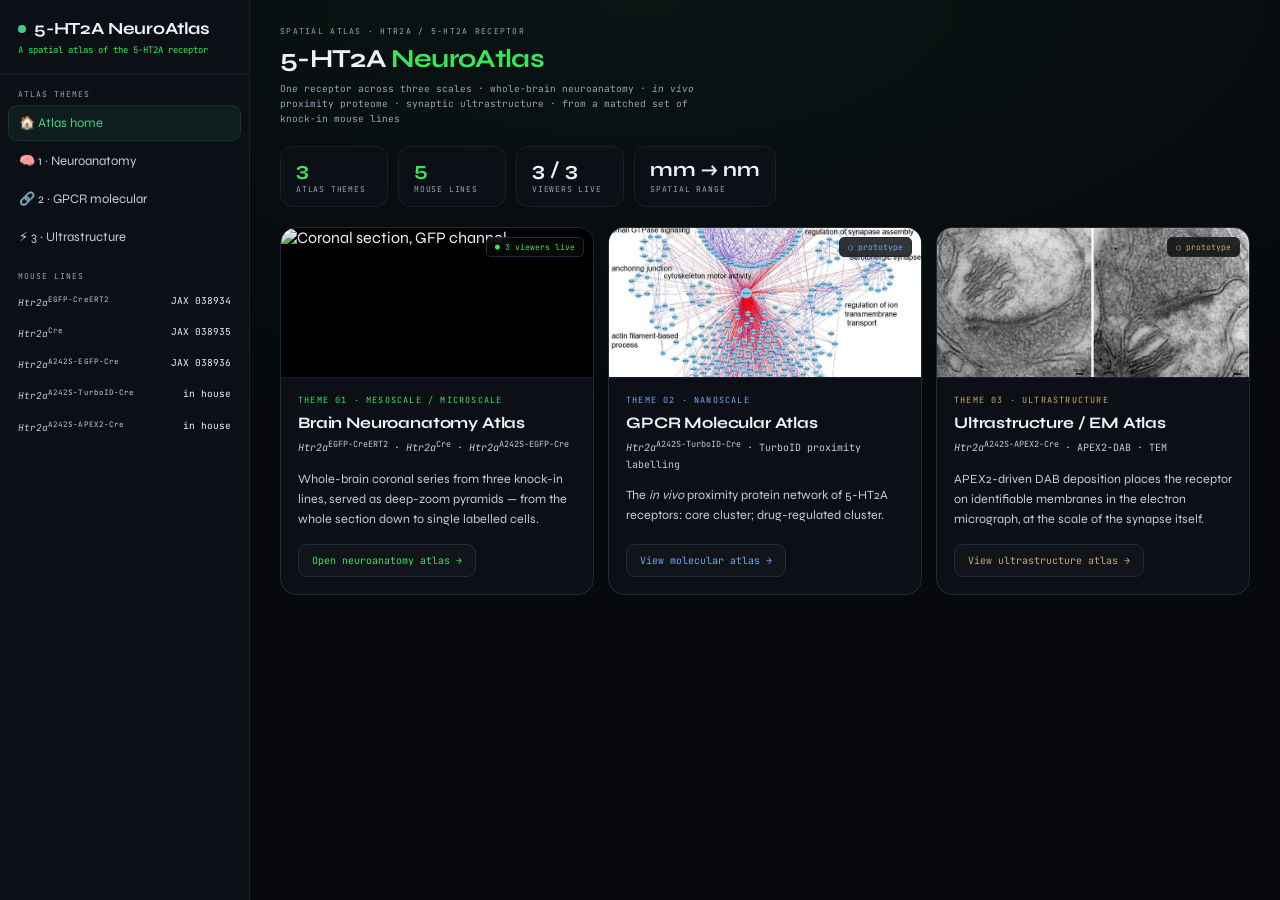
==== commit 947d079d: "Add files via upload" ====
--- a/index.html
+++ b/index.html
@@ -23,25 +23,22 @@
 .line-name{font-size:16px;font-weight:700;letter-spacing:-.01em}
 .line-num{font-family:'JetBrains Mono',monospace;font-size:8.5px;letter-spacing:.14em;
   text-transform:uppercase;color:var(--a);margin-bottom:7px}
-.line-jax{font-family:'JetBrains Mono',monospace;font-size:9px;color:var(--txt3);margin-top:5px}
-.line-jax i{font-style:italic} .line-jax sup{font-size:7.5px}
+.line-jax{font-family:'JetBrains Mono',monospace;font-size:10px;color:var(--txt2);margin-top:6px;
+  line-height:1.6}
+.line-jax i{font-style:italic} .line-jax sup{font-size:8.5px}
+
+/* the sidebar mouse-line rows read too faint at this size */
+.sidebar .sitem-info{font-size:9.5px;color:var(--txt2)}
+.sidebar .sitem-info span{color:var(--txt)}
+.sidebar .sitem-info b{font-weight:400;white-space:nowrap}
+.sidebar .sitem-info i{font-style:italic}
+.sidebar .sitem-info sup{font-size:7.5px;letter-spacing:.01em}
 .line-desc{font-size:12.5px;color:var(--txt2);line-height:1.6;margin:12px 0 0}
 .line-desc i{font-style:italic}
 .line-actions{margin-top:auto;padding-top:15px;display:flex;gap:7px;flex-wrap:wrap}
 .line .btn.primary{border-color:var(--bdr2);background:rgba(255,255,255,.02);color:var(--a)}
 .line:hover .btn.primary{background:var(--a);color:#07090c;border-color:var(--a)}
 
-.cite{background:var(--surf);border:1px solid var(--bdr2);border-radius:var(--r);
-  padding:20px 22px;border-left:3px solid var(--gfp)}
-.cite-label{font-family:'JetBrains Mono',monospace;font-size:8px;letter-spacing:.16em;
-  text-transform:uppercase;color:var(--txt3);margin-bottom:11px}
-.cite-title{font-size:16px;font-style:italic;color:var(--txt);line-height:1.45;letter-spacing:-.01em}
-.cite-ref{margin-top:9px;font-size:13.5px;color:var(--txt2)}
-.cite-ref a{color:var(--gfp);border-bottom:1px solid rgba(57,229,94,.35)}
-.cite-ref a:hover{border-bottom-color:var(--gfp)}
-.cite-ids{margin-top:9px;font-family:'JetBrains Mono',monospace;font-size:10px;color:var(--txt3)}
-.cite-ids a{color:var(--txt2);border-bottom:1px dotted var(--bdr2)}
-.cite-ids a:hover{color:var(--gfp);border-bottom-color:var(--gfp)}
 </style>
 </head>
 <body>
@@ -51,7 +48,6 @@
     <div class="logo">
       <a class="brand" href="index.html"><span class="pulse"></span>5-HT2A NeuroAtlas</a>
       <div class="subline">A spatial atlas of the 5-HT2A receptor</div>
-      <div class="monoline">Mesoscale → nanoscale → ultrastructure</div>
     </div>
 
     <div class="ssec">Atlas themes</div>
@@ -61,11 +57,11 @@
     <a class="sitem" href="ultrastructure.html">⚡ 3 · Ultrastructure</a>
 
     <div class="ssec">Mouse lines</div>
-    <div class="sitem-info">EGFP-CreERT2 <span>JAX 038934</span></div>
-    <div class="sitem-info">Htr2a-Cre <span>JAX 038935</span></div>
-    <div class="sitem-info">A242S-EGFP-Cre <span>JAX 038936</span></div>
-    <div class="sitem-info">A242S-TurboID <span>in house</span></div>
-    <div class="sitem-info">A242S-APEX2 <span>in house</span></div>
+    <div class="sitem-info"><b><i>Htr2a</i><sup>EGFP-CreERT2</sup></b> <span>JAX 038934</span></div>
+    <div class="sitem-info"><b><i>Htr2a</i><sup>Cre</sup></b> <span>JAX 038935</span></div>
+    <div class="sitem-info"><b><i>Htr2a</i><sup>A242S-EGFP-Cre</sup></b> <span>JAX 038936</span></div>
+    <div class="sitem-info"><b><i>Htr2a</i><sup>A242S-TurboID-Cre</sup></b> <span>in house</span></div>
+    <div class="sitem-info"><b><i>Htr2a</i><sup>A242S-APEX2-Cre</sup></b> <span>in house</span></div>
 
     <div class="spacer"></div>
   </aside>
@@ -120,8 +116,8 @@
           <div class="line-num">Theme 02 · Nanoscale</div>
           <div class="line-name">GPCR Molecular Atlas</div>
           <div class="line-jax"><i>Htr2a</i><sup>A242S-TurboID-Cre</sup> · TurboID proximity labelling</div>
-          <div class="line-desc">The <i>in vivo</i> proximity interactome of the receptor — core
-            cluster, drug-regulated cluster and the full proximity network.</div>
+          <div class="line-desc">The <i>in vivo</i> proximity protein network of 5-HT2A receptors:
+            core cluster; drug-regulated cluster.</div>
           <div class="line-actions">
             <span class="btn primary">View molecular atlas →</span>
           </div>
@@ -148,19 +144,6 @@
 
     </div>
 
-    <div class="cite">
-      <div class="cite-label">Cite this resource</div>
-      <div class="cite-title">A suite of engineered mice for interrogating psychedelic drug actions</div>
-      <div class="cite-ref">
-        <a href="https://doi.org/10.1038/s41593-026-02375-0" target="_blank" rel="noopener"><i>Nature Neuroscience</i></a>
-        (2026) &nbsp;Chiu YT, et al.
-      </div>
-      <div class="cite-ids">
-        PMID: <a href="https://pubmed.ncbi.nlm.nih.gov/42563032/" target="_blank" rel="noopener">42563032</a>
-        &nbsp;·&nbsp;
-        DOI: <a href="https://doi.org/10.1038/s41593-026-02375-0" target="_blank" rel="noopener">10.1038/s41593-026-02375-0</a>
-      </div>
-    </div>
 
   </main>
 </div>
--- a/assets/atlas.css
+++ b/assets/atlas.css
@@ -6,7 +6,8 @@
 :root{
   --bg:#07090c; --surf:#0c0f15; --surf2:#12161e; --surf3:#171c26;
   --bdr:#1a1f2c; --bdr2:#222a3a;
-  --txt:#dde2ec; --txt2:#8a95af; --txt3:#556178;
+  /* text tiers — raised for legibility on the dark ground */
+  --txt:#eef1f7; --txt2:#c3ccdc; --txt3:#97a3ba;
 
   --grn:#3ecf8e;        /* platform accent */
   --gfp:#39e55e;        /* theme 1 — neuroanatomy / fluorescence */
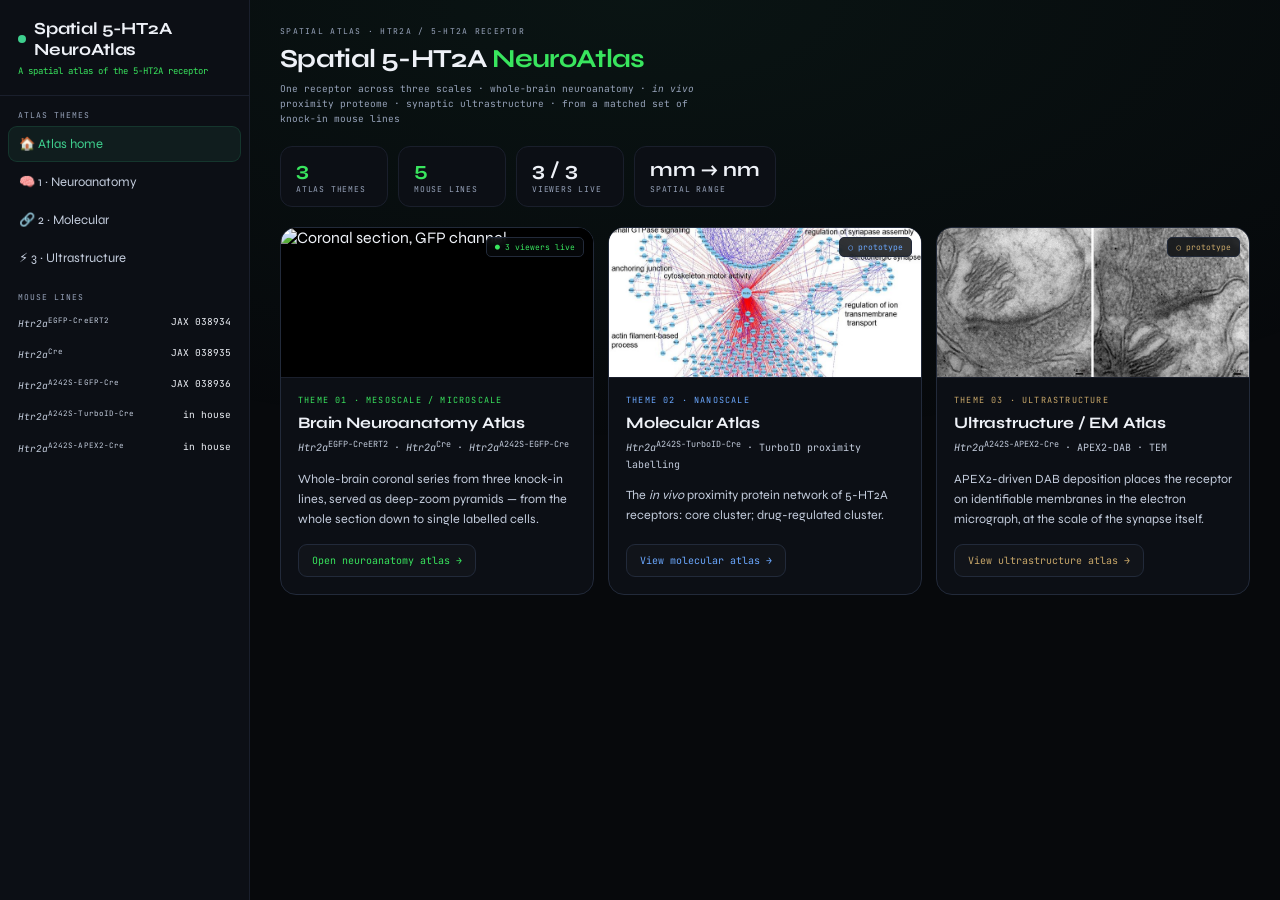
==== commit b3d54f31: "Add files via upload" ====
--- a/index.html
+++ b/index.html
@@ -46,14 +46,14 @@
 
   <aside class="sidebar">
     <div class="logo">
-      <a class="brand" href="index.html"><span class="pulse"></span>5-HT2A NeuroAtlas</a>
+      <a class="brand" href="index.html"><span class="pulse"></span>Spatial 5-HT2A NeuroAtlas</a>
       <div class="subline">A spatial atlas of the 5-HT2A receptor</div>
     </div>
 
     <div class="ssec">Atlas themes</div>
     <a class="sitem on" href="index.html">🏠 Atlas home</a>
     <a class="sitem" href="neuroanatomy.html">🧠 1 · Neuroanatomy</a>
-    <a class="sitem" href="molecular.html">🔗 2 · GPCR molecular</a>
+    <a class="sitem" href="molecular.html">🔗 2 · Molecular</a>
     <a class="sitem" href="ultrastructure.html">⚡ 3 · Ultrastructure</a>
 
     <div class="ssec">Mouse lines</div>
@@ -71,7 +71,7 @@
     <div class="topbar">
       <div>
         <div class="eyebrow">Spatial atlas · Htr2a / 5-HT2A receptor</div>
-        <div class="title">5-HT2A <em>NeuroAtlas</em></div>
+        <div class="title">Spatial 5-HT2A <em>NeuroAtlas</em></div>
         <div class="subtitle">
           One receptor across three scales · whole-brain neuroanatomy · <i>in vivo</i> proximity
           proteome · synaptic ultrastructure · from a matched set of knock-in mouse lines
@@ -114,7 +114,7 @@
         </div>
         <div class="line-body">
           <div class="line-num">Theme 02 · Nanoscale</div>
-          <div class="line-name">GPCR Molecular Atlas</div>
+          <div class="line-name">Molecular Atlas</div>
           <div class="line-jax"><i>Htr2a</i><sup>A242S-TurboID-Cre</sup> · TurboID proximity labelling</div>
           <div class="line-desc">The <i>in vivo</i> proximity protein network of 5-HT2A receptors:
             core cluster; drug-regulated cluster.</div>
